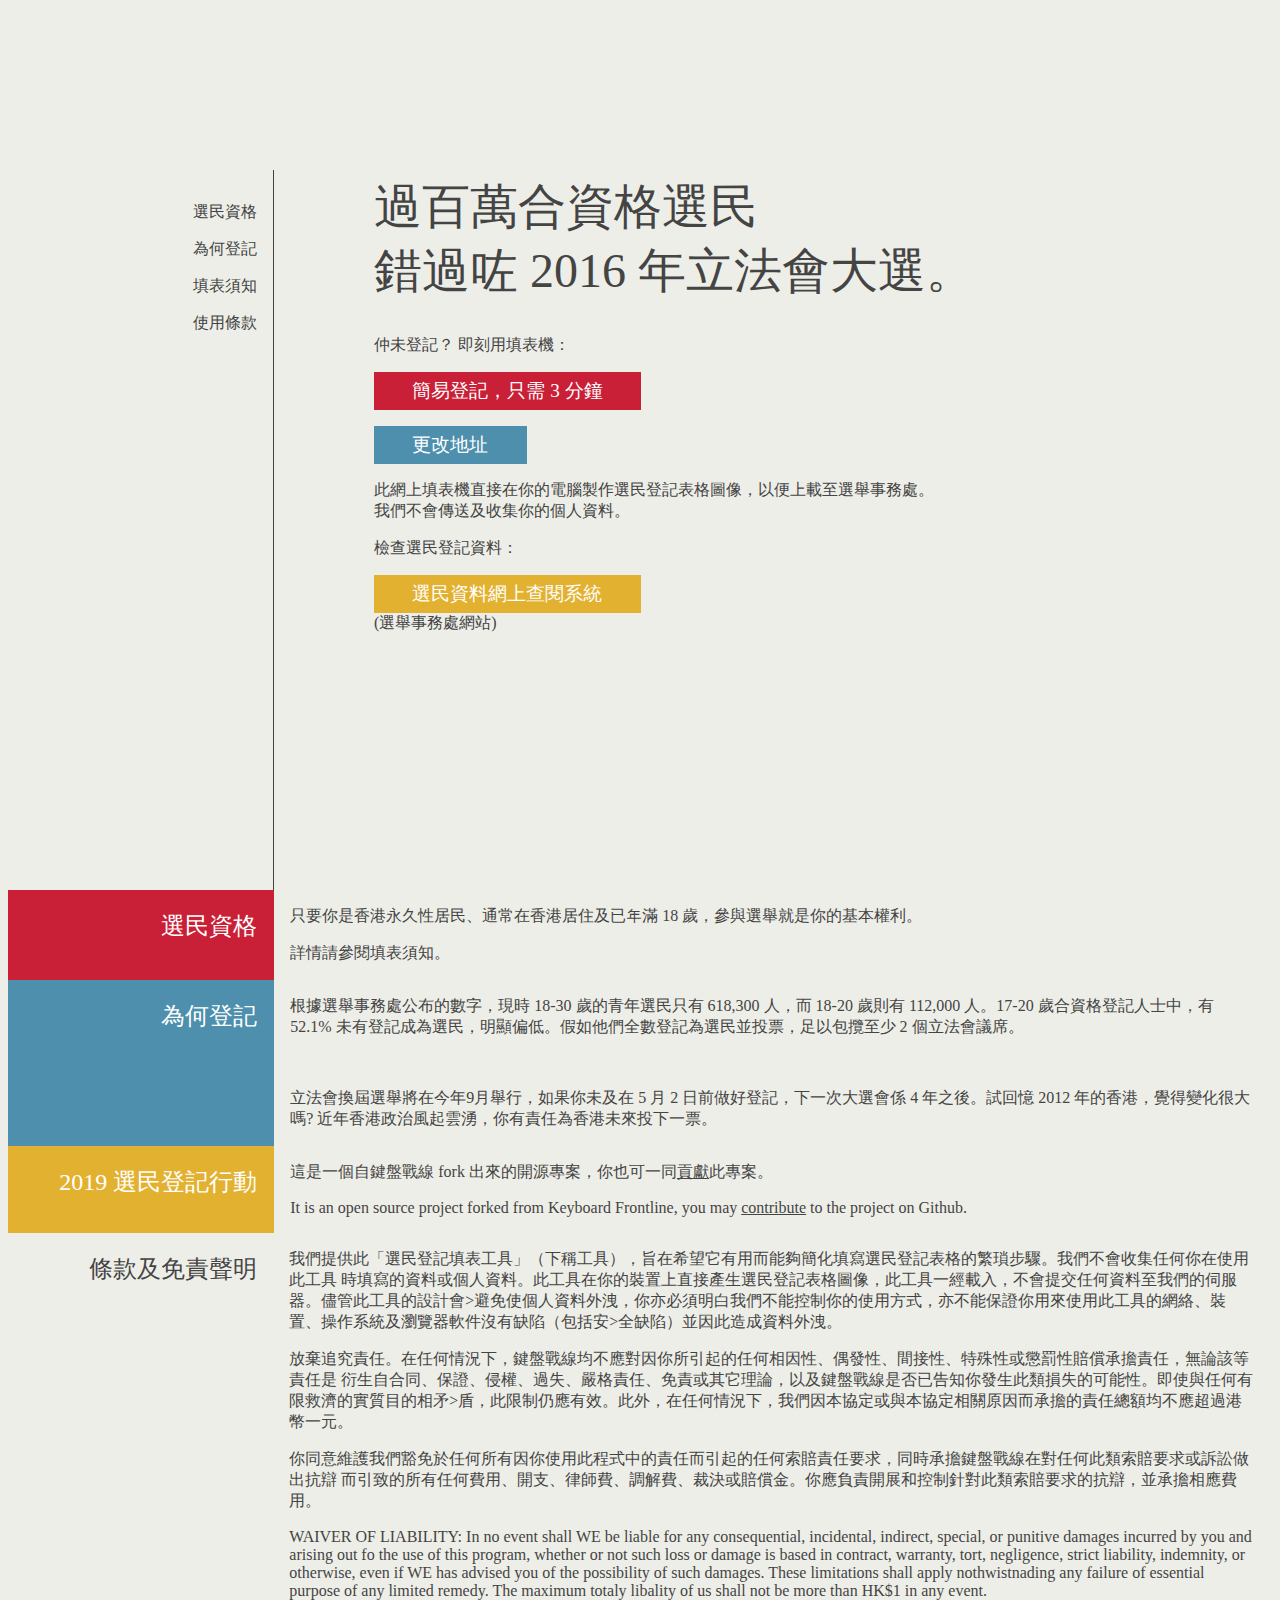
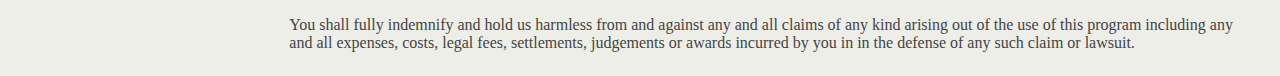
==== index.html @ eafb1d2e "Update wordings" ====
<!doctype html>
<html amp lang="en">
<head>
  <meta charset="utf-8">
  <script async custom-element="amp-analytics"
      src="https://cdn.ampproject.org/v0/amp-analytics-0.1.js"></script>
  <script async src="https://cdn.ampproject.org/v0.js"></script>
  <title>2019 選民登記行動</title>
  <meta name="viewport" content="width=device-width,minimum-scale=1,initial-scale=1">
  <meta name="description" content="2019 年香港選民登記。只要你是香港永久性居民、通常在香港居住及已年滿 18 歲，參與選舉就是你的基本權利。我是方丈選民登記行動。 Hong Kong voter registration.">
  <style amp-boilerplate>body{-webkit-animation:-amp-start 8s steps(1,end) 0s 1 normal both;-moz-animation:-amp-start 8s steps(1,end) 0s 1 normal both;-ms-animation:-amp-start 8s steps(1,end) 0s 1 normal both;animation:-amp-start 8s steps(1,end) 0s 1 normal both}@-webkit-keyframes -amp-start{from{visibility:hidden}to{visibility:visible}}@-moz-keyframes -amp-start{from{visibility:hidden}to{visibility:visible}}@-ms-keyframes -amp-start{from{visibility:hidden}to{visibility:visible}}@-o-keyframes -amp-start{from{visibility:hidden}to{visibility:visible}}@keyframes -amp-start{from{visibility:hidden}to{visibility:visible}}</style><noscript><style amp-boilerplate>body{-webkit-animation:none;-moz-animation:none;-ms-animation:none;animation:none}</style></noscript>
  <style amp-custom>
    /* general */
    @font-face {
      font-family: 'Noto Sans TC';
      font-style: normal;
      font-weight: 400;
      src: url(//fonts.gstatic.com/ea/notosanstc/v1/NotoSansTC-Regular.woff2) format('woff2'),
           url(//fonts.gstatic.com/ea/notosanstc/v1/NotoSansTC-Regular.woff) format('woff'),
           url(//fonts.gstatic.com/ea/notosanstc/v1/NotoSansTC-Regular.otf) format('opentype');
    }
    @font-face {
      font-family: 'Noto Sans TC';
      font-style: normal;
      font-weight: 200;
      src: url(//fonts.gstatic.com/ea/notosanstc/v1/NotoSansTC-Light.woff2) format('woff2'),
           url(//fonts.gstatic.com/ea/notosanstc/v1/NotoSansTC-Light.woff) format('woff'),
           url(//fonts.gstatic.com/ea/notosanstc/v1/NotoSansTC-Light.otf) format('opentype');
    }
    :root {
      --brand-red-color: #C91F37;
      --brand-yellow-color: #E3B130;
      --brand-blue-color: #4D8FAC;
      --brand-grey-color: #444;
    }
    body {
      font-family: 'Noto Sans TC';
      background-color: #eeeee8;
      color: var(--brand-grey-color);
      background-image:url(/assets/paper.png);
    }
    .sr-only {
      position: absolute;
      width: 1px;
      height: 1px;
      padding: 0;
      margin: -1px;
      overflow: hidden;
      clip: rect(0, 0, 0, 0);
      border: 0;
    }
    a {
      color: var(--brand-grey-color);
    }
    a.btn {
      display: inline-block;
      padding: 2px 1em;
      text-decoration: none;
    }
    a.btn-large {
      font-size: 1.2em;
      padding: 6px 2em;
    }
    a.btn-brand {
      background: var(--brand-red-color);
      color: white;
    }

    /* container */
    div.container, section.container, footer.container {
      display: flex;
      flex-flow: row wrap;
    }
    nav.site-nav, section.container>aside, footer.container>aside {
      flex: 1 0 12em;
    }
    header.hero, section.container>div.section-content, footer.container>div.section-content {
      flex: 11 0 12em;
    }
    @media all and (max-width: 710px) {
      div.container, section.container, footer.container, nav.site-nav {
          flex-direction: column;
      }
      nav.site-nav, section.container>aside, footer.container>aside {
        flex: 1 0 0;
        margin-top: 5em;
      }
      header.hero, section.container>div.section-content, footer.container>div.section-content {
        flex: 11 0 0;
      }
    }

    /* nav */
    nav.site-nav {
      height: 80vh;
      margin-top: 18vh;
      border-right: 1px solid var(--brand-grey-color);
      display: flex;
      justify-content: center;
    }
    nav.site-nav>ul {
      margin-right: 1em;
      padding-left: 1em;
    }
    nav.site-nav>ul, nav.site-nav>ul>li{
      list-style: none;
    }
    nav.site-nav>ul>li{
      margin-top: 1em;
    }
    nav.site-nav>ul>li>a{
      text-decoration: none;
    }
    nav.site-nav>h1 {
      flex-grow: 1;
      text-align: right;
    }
    @media all and (max-width: 710px) {
      nav.site-nav>ul {
        display: none;
      }
      nav.site-nav>h1 {
        text-align: left;
        margin-left: 10%;
      }
    }

    /* hero */
    header.hero {
      margin-top: 15vh;
    }
    @media all and (max-width: 710px) {
      header.hero {
          margin-top: 0;
      }
    }
    header.hero>h1, header.hero>a, header.hero>p{
      margin-left: 10%;
    }
    header.hero>h1{
      font-weight: 100;
      font-size: 3em;
    }
    header.hero #changeAddress {
      background-color: var(--brand-blue-color);
    }
    header.hero #externalCheck {
      background-color: var(--brand-yellow-color);
    }

    /* sections */
    section.container>aside, footer.container>aside {
      text-align: right;
    }
    section.container>aside>h2, footer.container>aside>h2 {
      margin-right: 1rem;
      font-weight: 400;
    }
    @media all and (max-width: 710px) {
      section.container>aside, footer.container>aside {
        text-align: left;
      }
      section.container>aside>h2, footer.container>aside>h2 {
        margin-left: 1rem;
      }
    }
    section.container>div.section-content>p, section.container>div.section-content>amp-img,
    footer.container>div.section-content>p, footer.container>div.section-content>amp-img {
      margin-left: 1rem;
      margin-right: 1rem;
    }

    section.container.section-eligibility>aside {
      background-color: var(--brand-red-color);
      border-right: 1px solid var(--brand-red-color);
      color: white;
    }
    section.container.section-why-register>aside {
      background-color: var(--brand-blue-color);
      border-right: 1px solid var(--brand-blue-color);
      color: white;
    }
    footer.container.section-about-voter-registration>aside {
      background-color: var(--brand-yellow-color);
      border-right: 1px solid var(--brand-yellow-color);
      color: white;
    }
  </style>
  <meta property="og:type" content="website">
  <meta property="og:title" content="2019 選民登記行動">
  <meta property="og:description" content="只要你是香港永久性居民、通常在香港居住及已年滿 18 歲，參與選舉就是你的基本權利。">
  <meta property="og:image" content="/assets/preview.png?20180329">
  <meta name="twitter:card" content="summary_large_image" />
  <meta name="twitter:title" content="2019 選民登記行動" />
  <meta name="twitter:description" content="只要你是香港永久性居民、通常在香港居住及已年滿 18 歲，參與選舉就是你的基本權利。" />
  <meta name="twitter:image" content="/assets/preview.png?20180329" />
  <link rel="shortcut icon" href="favicon.png">
  <meta name="theme-color" content="#c91f37">
</head>
<body>
<div class="container" id="container-header">
  <nav class="site-nav" id="site-nav">
    <h1>
      <amp-img
        src="assets/nav-logo-red.png"
        srcset="assets/nav-logo-red.png 64w,
               assets/nav-logo-red@2x.png 120w"
        width="64"
        height="64">
      </amp-img>
      <img class="preview sr-only" src="assets/preview.png" width="1201" height="631">
      <span class="sr-only">2019 選民登記行動</span>
    </h1>
    <ul>
      <li><a href="#eligibility">選民資格</a></li>
      <li><a href="#why-register">為何登記</a></li>
      <li><a href="note.html">填表須知</a></li>
      <li><a href="terms.html">使用條款</a></li>
    </ul>
  </nav><!-- #site-nav -->
  <header class="hero" id="hero">
    <h1>
      <strong>過百萬合資格選民</strong><br>
      錯過咗 2016 年立法會大選。
    </h1>
    <p>仲未登記？ 即刻用填表機：</p>
    <p><a class="btn btn-large btn-brand" id="register" href="app.html">簡易登記，只需 3 分鐘</a></p>
    <p><a class="btn btn-large btn-brand" id="changeAddress" href="app-address-change.html">更改地址</a></p>
    <p>此網上填表機直接在你的電腦製作選民登記表格圖像，以便上載至選舉事務處。<br>我們不會傳送及收集你的個人資料。</p>
    <p>檢查選民登記資料：</p>
    <p><a class="btn btn-large btn-brand" id="externalCheck" href="https://www1.voterinfo.gov.hk/bd_reovi/OVIES/jsp/mob/intro.jsp">選民資料網上查閱系統</a><br>(選舉事務處網站)</p>
  </header><!-- #hero -->
</div><!-- #container-header -->
<main>
  <section class="container section-eligibility" id="eligibility">
    <aside>
      <h2>選民資格</h2>
    </aside>
    <div class="section-content">
      <p>
        只要你是香港永久性居民、通常在香港居住及已年滿 18 歲，參與選舉就是你的基本權利。
      </p>
      <p>詳情請參閱填表須知。</p>
    </div>
  </section><!-- #eligibility -->
  <section class="container section-why-register" id="why-register">
    <aside>
      <h2>為何登記</h2>
    </aside>
    <div class="section-content">
      <p>根據選舉事務處公布的數字，現時 18-30 歲的青年選民只有 618,300 人，而 18-20 歲則有 112,000 人。17-20 歲合資格登記人士中，有 52.1% 未有登記成為選民，明顯偏低。假如他們全數登記為選民並投票，足以包攬至少 2 個立法會議席。</p>
      <amp-img
        src="assets/521.png"
        width="542"
        height="351">
      </amp-img>
      <p>立法會換屆選舉將在今年9月舉行，如果你未及在 5 月 2 日前做好登記，下一次大選會係 4 年之後。試回憶 2012 年的香港，覺得變化很大嗎? 近年香港政治風起雲湧，你有責任為香港未來投下一票。</p>
    </div>
  </section><!-- #register -->
  <footer class="container section-about-voter-registration" id="about-voter-registration">
    <aside>
      <h2>2019 選民登記行動</h2>
    </aside>
    <div class="section-content">
      <p>這是一個自鍵盤戰線 fork 出來的開源專案，你也可一同<a href="https://github.com/yulapshun/voter-registration">貢獻</a>此專案。</p>
      <p>It is an open source project forked from Keyboard Frontline, you may <a href="https://github.com/yulapshun/voter-registration">contribute</a> to the project on Github.</p>
    </div>
  </footer><!-- #about-voter-registration -->
  <section class="container section-waiver" id="waiver">
    <aside>
      <h2>條款及免責聲明</h2>
    </aside>
    <div class="section-content">
      <p>我們提供此「選民登記填表工具」（下稱工具），旨在希望它有用而能夠簡化填寫選民登記表格的繁瑣步驟。我們不會收集任何你在使用此工具
時填寫的資料或個人資料。此工具在你的裝置上直接產生選民登記表格圖像，此工具一經載入，不會提交任何資料至我們的伺服器。儘管此工具的設計會>避免使個人資料外洩，你亦必須明白我們不能控制你的使用方式，亦不能保證你用來使用此工具的網絡、裝置、操作系統及瀏覽器軟件沒有缺陷（包括安>全缺陷）並因此造成資料外洩。</p>
      <p>放棄追究責任。在任何情況下，鍵盤戰線均不應對因你所引起的任何相因性、偶發性、間接性、特殊性或懲罰性賠償承擔責任，無論該等責任是
衍生自合同、保證、侵權、過失、嚴格責任、免責或其它理論，以及鍵盤戰線是否已告知你發生此類損失的可能性。即使與任何有限救濟的實質目的相矛>盾，此限制仍應有效。此外，在任何情況下，我們因本協定或與本協定相關原因而承擔的責任總額均不應超過港幣一元。</p>
      <p>你同意維護我們豁免於任何所有因你使用此程式中的責任而引起的任何索賠責任要求，同時承擔鍵盤戰線在對任何此類索賠要求或訴訟做出抗辯
而引致的所有任何費用、開支、律師費、調解費、裁決或賠償金。你應負責開展和控制針對此類索賠要求的抗辯，並承擔相應費用。</p>
      <p>WAIVER OF LIABILITY: In no event shall WE be liable for any consequential, incidental, indirect, special, or punitive damages incurred by you and arising out fo the use of this program, whether or not such loss or damage is based in contract, warranty, tort, negligence, strict liability, indemnity, or otherwise, even if WE has advised you of the possibility of such damages. These limitations shall apply nothwistnading any failure of essential purpose of any limited remedy. The maximum totaly libality of us shall not be more than HK$1 in any event.</p>
      <p>You shall fully indemnify and hold us harmless from and against any and all claims of any kind arising out of the use of this program including any and all expenses, costs, legal fees, settlements, judgements or awards incurred by you in in the defense of any such claim or lawsuit.</p>
    </div>
  </section><!-- #register -->
</main>
<amp-analytics type="googleanalytics" id="analytics">
  <script type="application/json">
  {
    "vars": {
      "account": "UA-72771086-1"
    },
    "triggers": {
      "trackPageview": {
        "on": "visible",
        "request": "pageview"
      },
      "trackClickOnApplink" : {
        "on": "click",
        "selector": ".applink",
        "request": "pageview",
        "vars": {
          "documentLocation": "https://kbfl-campaign.github.io/app.html"
        }
      }
    }
  }
  </script>
</amp-analytics>
</body>
</html>
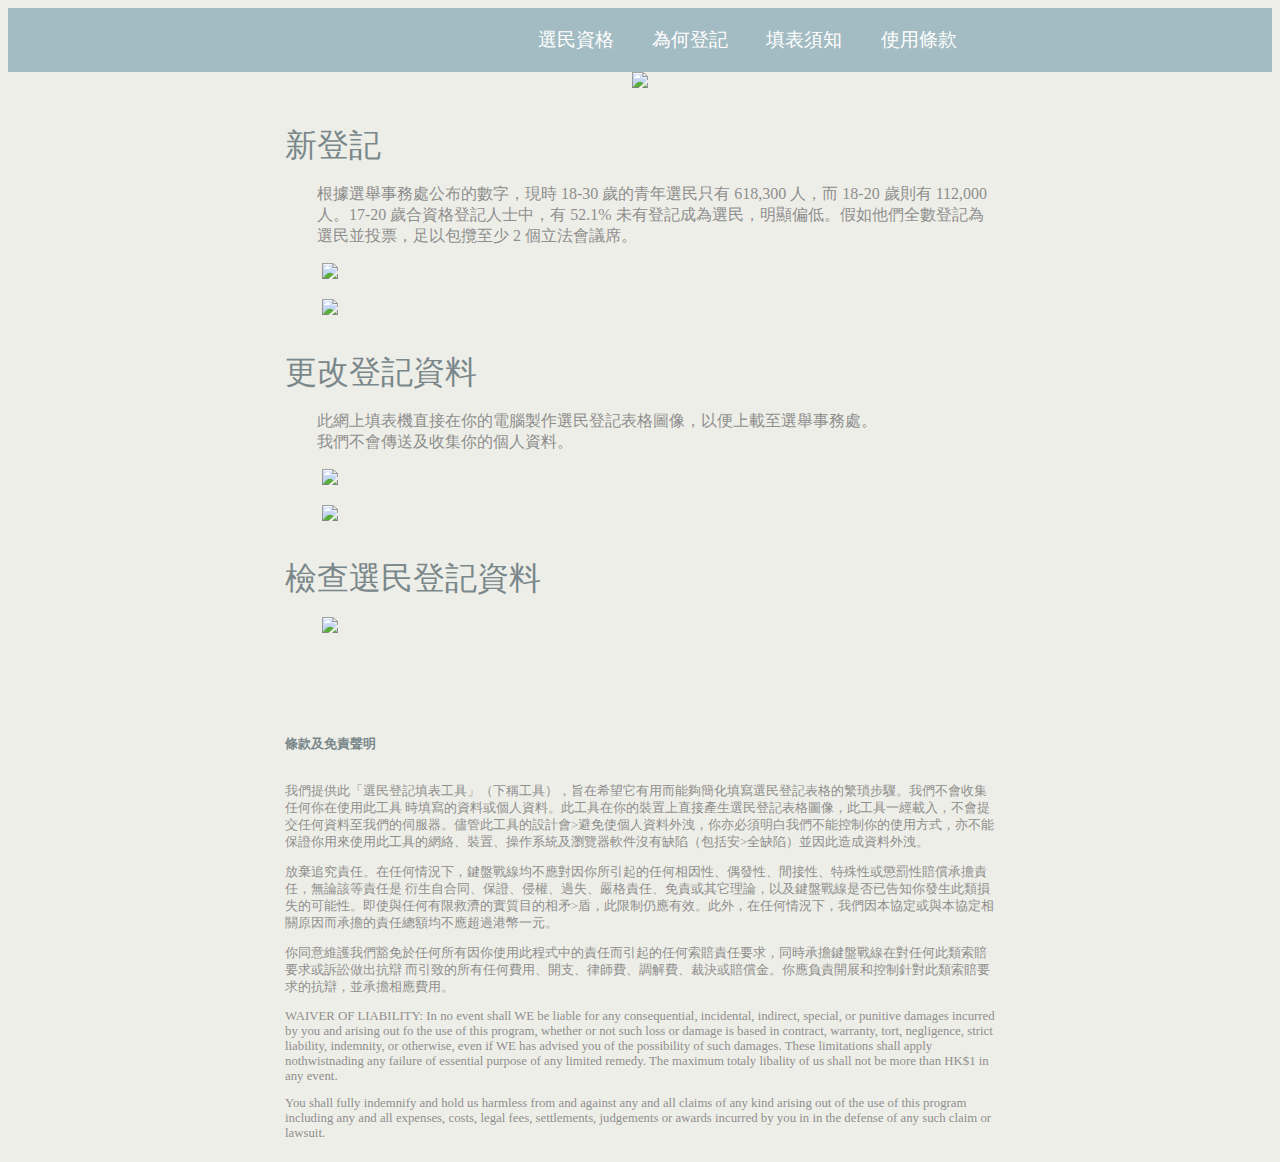
==== commit 91ed04c5: "Remove old content" ====
--- a/index.html
+++ b/index.html
@@ -71,6 +71,11 @@
       display: flex;
       flex-flow: row wrap;
     }
+
+    #container-header {
+      flex-direction: column;
+    }
+
     nav.site-nav, section.container>aside, footer.container>aside {
       flex: 1 0 12em;
     }
@@ -91,35 +96,44 @@
     }
 
     /* nav */
-    nav.site-nav {
-      height: 80vh;
-      margin-top: 18vh;
-      border-right: 1px solid var(--brand-grey-color);
+    .site-nav-container {
+      width: 100%;
+      background-color: #a3bbc2;
+    }
+    .site-nav-container>nav.site-nav {
       display: flex;
       justify-content: center;
-    }
-    nav.site-nav>ul {
+      flex: 1 0;
+      max-width: 710px;
+      margin: 0 auto;
+    }
+    .site-nav-container>nav.site-nav>ul {
+      font-size: 1.2em;
       margin-right: 1em;
-      padding-left: 1em;
-    }
-    nav.site-nav>ul, nav.site-nav>ul>li{
+      flex: 1;
+      display: flex;
+      flex-direction: row;
+      justify-content: flex-end;
+      align-items: flex-end;
+    }
+    .site-nav-container>nav.site-nav>ul, .site-nav-container>nav.site-nav>ul>li{
       list-style: none;
     }
-    nav.site-nav>ul>li{
-      margin-top: 1em;
-    }
-    nav.site-nav>ul>li>a{
+    .site-nav-container>nav.site-nav>ul>li{
+      margin: 0 1em;
+    }
+    .site-nav-container>nav.site-nav>ul>li>a{
       text-decoration: none;
-    }
-    nav.site-nav>h1 {
-      flex-grow: 1;
-      text-align: right;
+      color: #fff;
+    }
+    .site-nav-container>nav.site-nav>h1 {
+      margin-left: 1em;
     }
     @media all and (max-width: 710px) {
-      nav.site-nav>ul {
+      .site-nav-container>nav.site-nav>ul {
         display: none;
       }
-      nav.site-nav>h1 {
+      .site-nav-container>nav.site-nav>h1 {
         text-align: left;
         margin-left: 10%;
       }
@@ -127,12 +141,38 @@
 
     /* hero */
     header.hero {
-      margin-top: 15vh;
+      margin-top: 0;
+    }
+    header.hero>.banner-container {
+      text-align: center;
+    }
+    header.hero>.banner-container>.banner {
+      width: 710px;
+    }
+    header.hero>.content-container {
+      margin: 0 auto;
+      max-width: 710px;
+    }
+    header.hero>.content-container .title {
+      font-size: 2em;
+      color: #7a888b;
+      margin-bottom: 0.5em;
+      margin-left: 0;
+    }
+    header.hero>.content-container p {
+      color: #8e8e8e;
+      margin-left: 2em;
+    }
+    header.hero>.content-container p>a>img {
+      margin-left: 5px;
     }
     @media all and (max-width: 710px) {
       header.hero {
           margin-top: 0;
       }
+      header.hero>.banner-container>.banner {
+        width: 100%;
+      }
     }
     header.hero>h1, header.hero>a, header.hero>p{
       margin-left: 10%;
@@ -141,11 +181,26 @@
       font-weight: 100;
       font-size: 3em;
     }
-    header.hero #changeAddress {
-      background-color: var(--brand-blue-color);
-    }
-    header.hero #externalCheck {
-      background-color: var(--brand-yellow-color);
+
+   section.section-waiver {
+     margin-top: 70px;
+   }
+
+    section.section-waiver>.content-container {
+      margin: 0 auto;
+      max-width: 710px
+    }
+
+    section.section-waiver>.content-container>.title {
+      font-size: 0.8em;
+      font-weight: bold;
+      color: #7a888b;
+      margin-bottom: 30px;
+    }
+
+    section.section-waiver>.content-container p {
+      font-size: 0.8em;
+      color: #8e8e8e;
     }
 
     /* sections */
@@ -199,89 +254,58 @@
 </head>
 <body>
 <div class="container" id="container-header">
-  <nav class="site-nav" id="site-nav">
-    <h1>
-      <amp-img
-        src="assets/nav-logo-red.png"
-        srcset="assets/nav-logo-red.png 64w,
+  <div class="site-nav-container">
+    <nav class="site-nav" id="site-nav">
+      <h1>
+        <amp-img
+          src="assets/nav-logo-red.png"
+          srcset="assets/nav-logo-red.png 64w,
                assets/nav-logo-red@2x.png 120w"
-        width="64"
-        height="64">
-      </amp-img>
-      <img class="preview sr-only" src="assets/preview.png" width="1201" height="631">
-      <span class="sr-only">2019 選民登記行動</span>
-    </h1>
-    <ul>
-      <li><a href="#eligibility">選民資格</a></li>
-      <li><a href="#why-register">為何登記</a></li>
-      <li><a href="note.html">填表須知</a></li>
-      <li><a href="terms.html">使用條款</a></li>
-    </ul>
-  </nav><!-- #site-nav -->
+          width="64"
+          height="64">
+        </amp-img>
+        <img class="preview sr-only" src="assets/preview.png" width="1201" height="631">
+        <span class="sr-only">2019 選民登記行動</span>
+      </h1>
+      <ul>
+        <li><a href="#eligibility">選民資格</a></li>
+        <li><a href="#why-register">為何登記</a></li>
+        <li><a href="note.html">填表須知</a></li>
+        <li><a href="terms.html">使用條款</a></li>
+      </ul>
+    </nav><!-- #site-nav -->
+  </div>
   <header class="hero" id="hero">
-    <h1>
-      <strong>過百萬合資格選民</strong><br>
-      錯過咗 2016 年立法會大選。
-    </h1>
-    <p>仲未登記？ 即刻用填表機：</p>
-    <p><a class="btn btn-large btn-brand" id="register" href="app.html">簡易登記，只需 3 分鐘</a></p>
-    <p><a class="btn btn-large btn-brand" id="changeAddress" href="app-address-change.html">更改地址</a></p>
-    <p>此網上填表機直接在你的電腦製作選民登記表格圖像，以便上載至選舉事務處。<br>我們不會傳送及收集你的個人資料。</p>
-    <p>檢查選民登記資料：</p>
-    <p><a class="btn btn-large btn-brand" id="externalCheck" href="https://www1.voterinfo.gov.hk/bd_reovi/OVIES/jsp/mob/intro.jsp">選民資料網上查閱系統</a><br>(選舉事務處網站)</p>
+    <div class="banner-container">
+      <img class="banner" src="assets/banner.png" />
+    </div>
+    <div class="content-container">
+      <p class="title">新登記</p>
+      <p>根據選舉事務處公布的數字，現時 18-30 歲的青年選民只有 618,300 人，而 18-20 歲則有 112,000 人。17-20 歲合資格登記人士中，有 52.1% 未有登記成為選民，明顯偏低。假如他們全數登記為選民並投票，足以包攬至少 2 個立法會議席。</p>
+      <p><a id="register" href="app.html?type=new-district"><img src="assets/btn-register-1.png" /></a></p>
+      <p><a id="register" href="app.html?type=new-functional"><img src="assets/btn-register-2.png" /></a></p>
+      <p class="title">更改登記資料</p>
+      <p>此網上填表機直接在你的電腦製作選民登記表格圖像，以便上載至選舉事務處。<br>我們不會傳送及收集你的個人資料。</p>
+      <p><a id="changeAddress" href="app.html?type=change-address"><img src="assets/btn-change-info-1.png" /></a></p>
+      <p><a id="changeAddress" href="app.html?type=change-functional"><img src="assets/btn-change-info-2.png" /></a></p>
+      <p class="title">檢查選民登記資料</p>
+      <p><a id="externalCheck" href="https://www1.voterinfo.gov.hk/bd_reovi/OVIES/jsp/mob/intro.jsp"><img src="assets/btn-check-info.png" /></a></p>
+    </div>
   </header><!-- #hero -->
 </div><!-- #container-header -->
-<main>
-  <section class="container section-eligibility" id="eligibility">
-    <aside>
-      <h2>選民資格</h2>
-    </aside>
-    <div class="section-content">
-      <p>
-        只要你是香港永久性居民、通常在香港居住及已年滿 18 歲，參與選舉就是你的基本權利。
-      </p>
-      <p>詳情請參閱填表須知。</p>
-    </div>
-  </section><!-- #eligibility -->
-  <section class="container section-why-register" id="why-register">
-    <aside>
-      <h2>為何登記</h2>
-    </aside>
-    <div class="section-content">
-      <p>根據選舉事務處公布的數字，現時 18-30 歲的青年選民只有 618,300 人，而 18-20 歲則有 112,000 人。17-20 歲合資格登記人士中，有 52.1% 未有登記成為選民，明顯偏低。假如他們全數登記為選民並投票，足以包攬至少 2 個立法會議席。</p>
-      <amp-img
-        src="assets/521.png"
-        width="542"
-        height="351">
-      </amp-img>
-      <p>立法會換屆選舉將在今年9月舉行，如果你未及在 5 月 2 日前做好登記，下一次大選會係 4 年之後。試回憶 2012 年的香港，覺得變化很大嗎? 近年香港政治風起雲湧，你有責任為香港未來投下一票。</p>
-    </div>
-  </section><!-- #register -->
-  <footer class="container section-about-voter-registration" id="about-voter-registration">
-    <aside>
-      <h2>2019 選民登記行動</h2>
-    </aside>
-    <div class="section-content">
-      <p>這是一個自鍵盤戰線 fork 出來的開源專案，你也可一同<a href="https://github.com/yulapshun/voter-registration">貢獻</a>此專案。</p>
-      <p>It is an open source project forked from Keyboard Frontline, you may <a href="https://github.com/yulapshun/voter-registration">contribute</a> to the project on Github.</p>
-    </div>
-  </footer><!-- #about-voter-registration -->
-  <section class="container section-waiver" id="waiver">
-    <aside>
-      <h2>條款及免責聲明</h2>
-    </aside>
-    <div class="section-content">
-      <p>我們提供此「選民登記填表工具」（下稱工具），旨在希望它有用而能夠簡化填寫選民登記表格的繁瑣步驟。我們不會收集任何你在使用此工具
-時填寫的資料或個人資料。此工具在你的裝置上直接產生選民登記表格圖像，此工具一經載入，不會提交任何資料至我們的伺服器。儘管此工具的設計會>避免使個人資料外洩，你亦必須明白我們不能控制你的使用方式，亦不能保證你用來使用此工具的網絡、裝置、操作系統及瀏覽器軟件沒有缺陷（包括安>全缺陷）並因此造成資料外洩。</p>
-      <p>放棄追究責任。在任何情況下，鍵盤戰線均不應對因你所引起的任何相因性、偶發性、間接性、特殊性或懲罰性賠償承擔責任，無論該等責任是
-衍生自合同、保證、侵權、過失、嚴格責任、免責或其它理論，以及鍵盤戰線是否已告知你發生此類損失的可能性。即使與任何有限救濟的實質目的相矛>盾，此限制仍應有效。此外，在任何情況下，我們因本協定或與本協定相關原因而承擔的責任總額均不應超過港幣一元。</p>
-      <p>你同意維護我們豁免於任何所有因你使用此程式中的責任而引起的任何索賠責任要求，同時承擔鍵盤戰線在對任何此類索賠要求或訴訟做出抗辯
-而引致的所有任何費用、開支、律師費、調解費、裁決或賠償金。你應負責開展和控制針對此類索賠要求的抗辯，並承擔相應費用。</p>
-      <p>WAIVER OF LIABILITY: In no event shall WE be liable for any consequential, incidental, indirect, special, or punitive damages incurred by you and arising out fo the use of this program, whether or not such loss or damage is based in contract, warranty, tort, negligence, strict liability, indemnity, or otherwise, even if WE has advised you of the possibility of such damages. These limitations shall apply nothwistnading any failure of essential purpose of any limited remedy. The maximum totaly libality of us shall not be more than HK$1 in any event.</p>
-      <p>You shall fully indemnify and hold us harmless from and against any and all claims of any kind arising out of the use of this program including any and all expenses, costs, legal fees, settlements, judgements or awards incurred by you in in the defense of any such claim or lawsuit.</p>
-    </div>
-  </section><!-- #register -->
-</main>
+<section class="container section-waiver" id="waiver">
+  <div class="content-container">
+    <p class="title">條款及免責聲明</p>
+    <p>我們提供此「選民登記填表工具」（下稱工具），旨在希望它有用而能夠簡化填寫選民登記表格的繁瑣步驟。我們不會收集任何你在使用此工具
+      時填寫的資料或個人資料。此工具在你的裝置上直接產生選民登記表格圖像，此工具一經載入，不會提交任何資料至我們的伺服器。儘管此工具的設計會>避免使個人資料外洩，你亦必須明白我們不能控制你的使用方式，亦不能保證你用來使用此工具的網絡、裝置、操作系統及瀏覽器軟件沒有缺陷（包括安>全缺陷）並因此造成資料外洩。</p>
+    <p>放棄追究責任。在任何情況下，鍵盤戰線均不應對因你所引起的任何相因性、偶發性、間接性、特殊性或懲罰性賠償承擔責任，無論該等責任是
+      衍生自合同、保證、侵權、過失、嚴格責任、免責或其它理論，以及鍵盤戰線是否已告知你發生此類損失的可能性。即使與任何有限救濟的實質目的相矛>盾，此限制仍應有效。此外，在任何情況下，我們因本協定或與本協定相關原因而承擔的責任總額均不應超過港幣一元。</p>
+    <p>你同意維護我們豁免於任何所有因你使用此程式中的責任而引起的任何索賠責任要求，同時承擔鍵盤戰線在對任何此類索賠要求或訴訟做出抗辯
+      而引致的所有任何費用、開支、律師費、調解費、裁決或賠償金。你應負責開展和控制針對此類索賠要求的抗辯，並承擔相應費用。</p>
+    <p>WAIVER OF LIABILITY: In no event shall WE be liable for any consequential, incidental, indirect, special, or punitive damages incurred by you and arising out fo the use of this program, whether or not such loss or damage is based in contract, warranty, tort, negligence, strict liability, indemnity, or otherwise, even if WE has advised you of the possibility of such damages. These limitations shall apply nothwistnading any failure of essential purpose of any limited remedy. The maximum totaly libality of us shall not be more than HK$1 in any event.</p>
+    <p>You shall fully indemnify and hold us harmless from and against any and all claims of any kind arising out of the use of this program including any and all expenses, costs, legal fees, settlements, judgements or awards incurred by you in in the defense of any such claim or lawsuit.</p>
+  </div>
+</section><!-- #register -->
 <amp-analytics type="googleanalytics" id="analytics">
   <script type="application/json">
   {
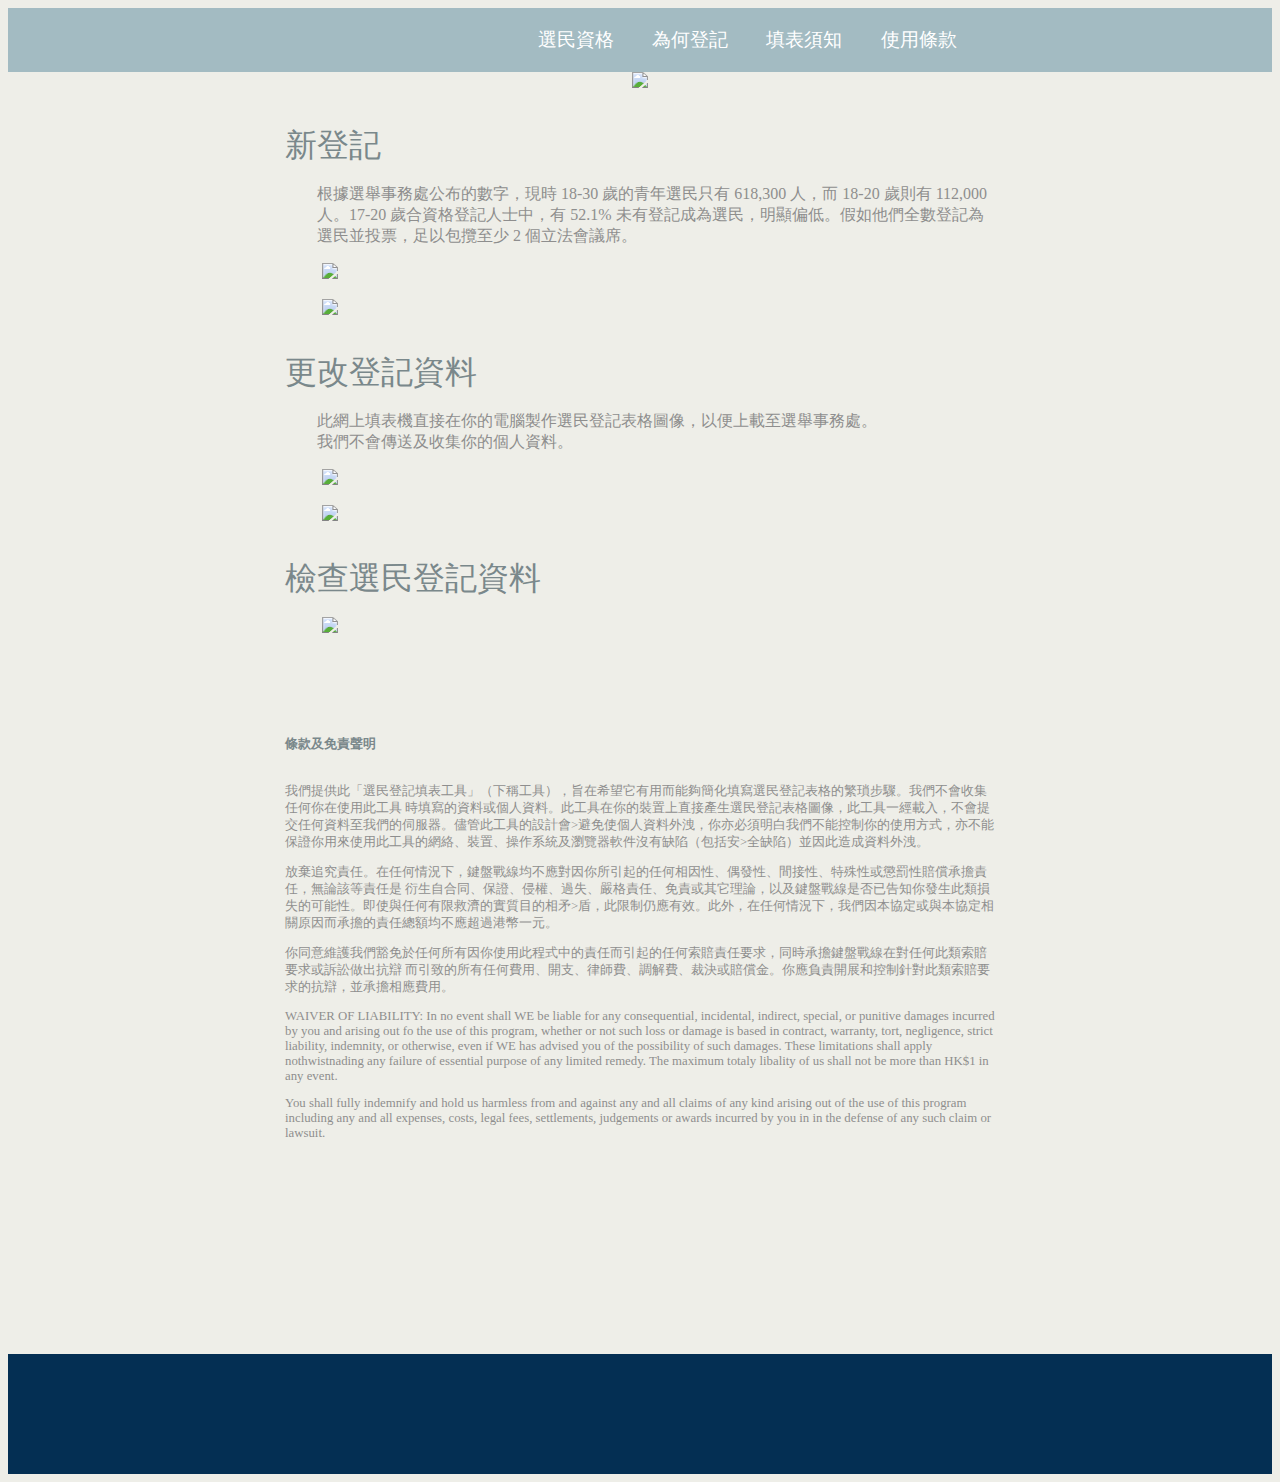
==== commit 8e9206d4: "Add footer" ====
--- a/index.html
+++ b/index.html
@@ -239,6 +239,13 @@
       background-color: var(--brand-yellow-color);
       border-right: 1px solid var(--brand-yellow-color);
       color: white;
+    }
+
+    footer {
+      margin-top: 200px;
+      width: 100%;
+      height: 120px;
+      background-color: #042f53;
     }
   </style>
   <meta property="og:type" content="website">
@@ -306,6 +313,8 @@
     <p>You shall fully indemnify and hold us harmless from and against any and all claims of any kind arising out of the use of this program including any and all expenses, costs, legal fees, settlements, judgements or awards incurred by you in in the defense of any such claim or lawsuit.</p>
   </div>
 </section><!-- #register -->
+<footer>
+</footer>
 <amp-analytics type="googleanalytics" id="analytics">
   <script type="application/json">
   {
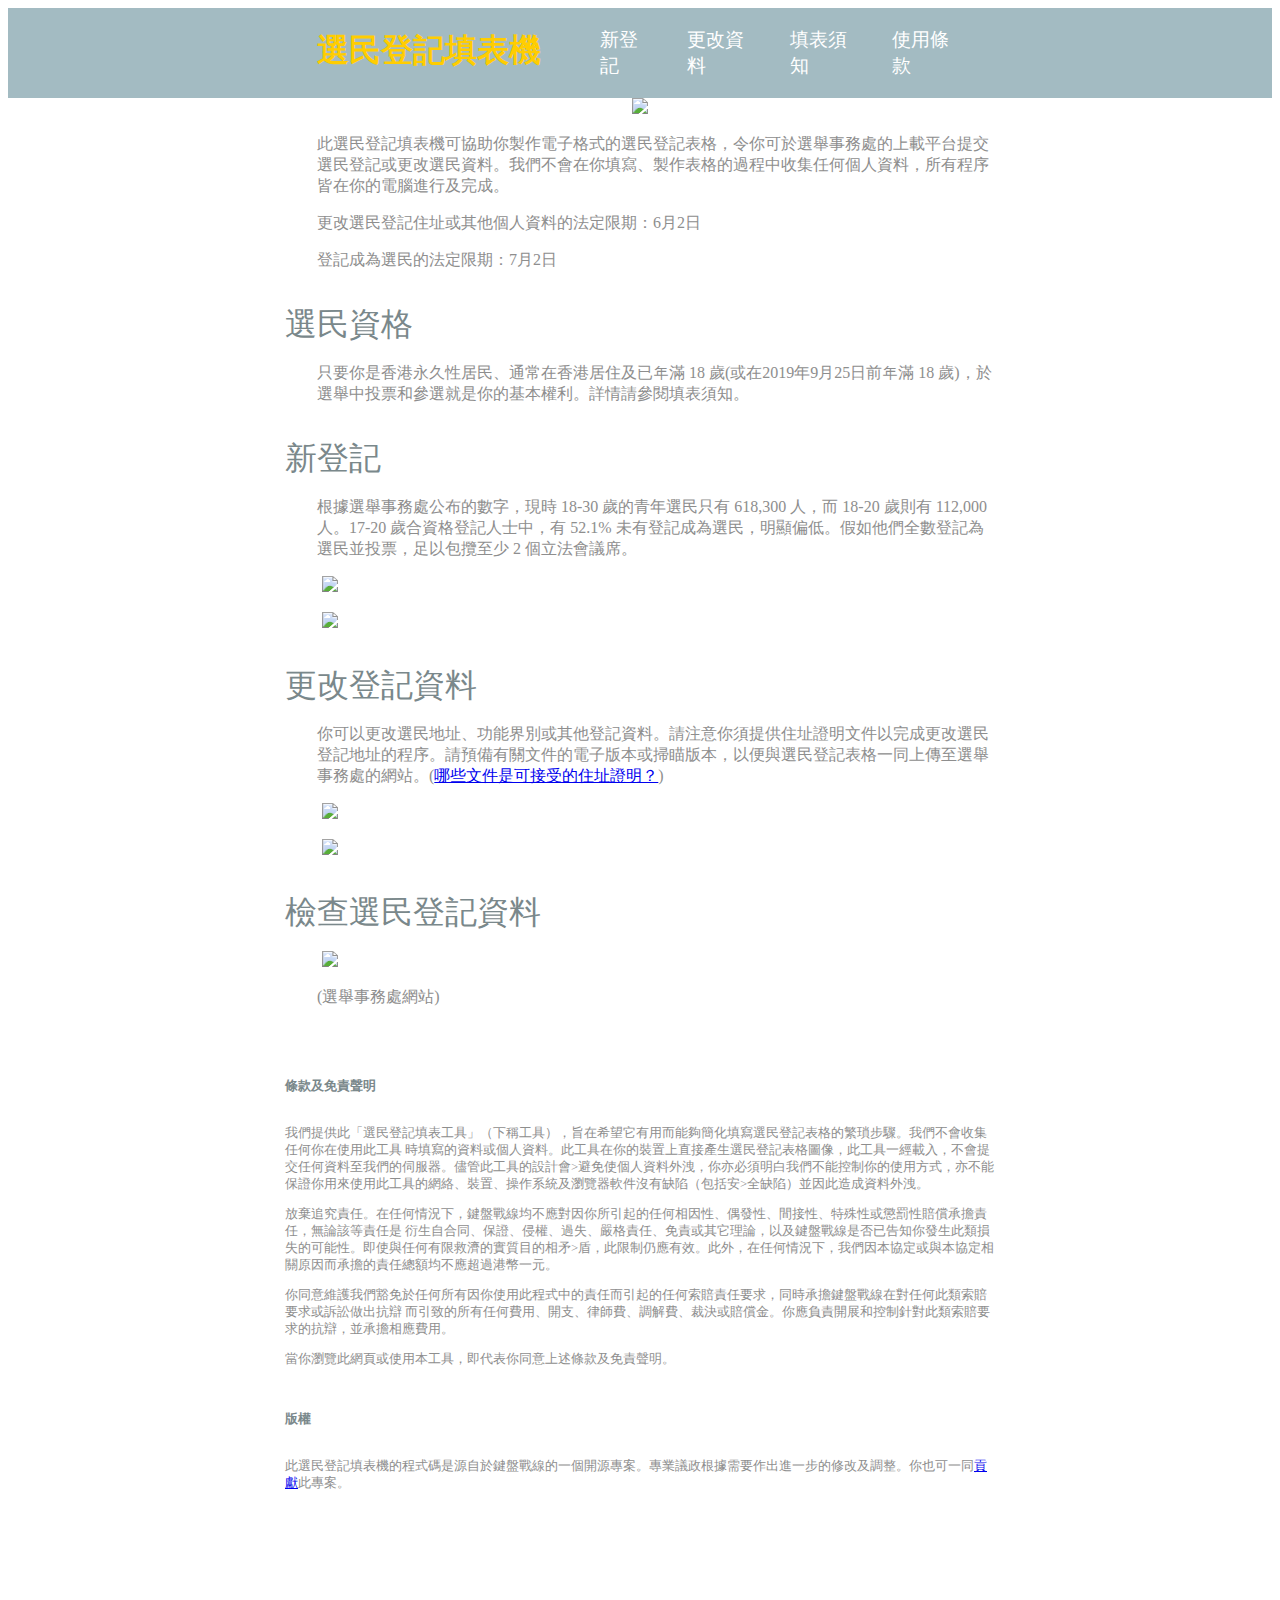
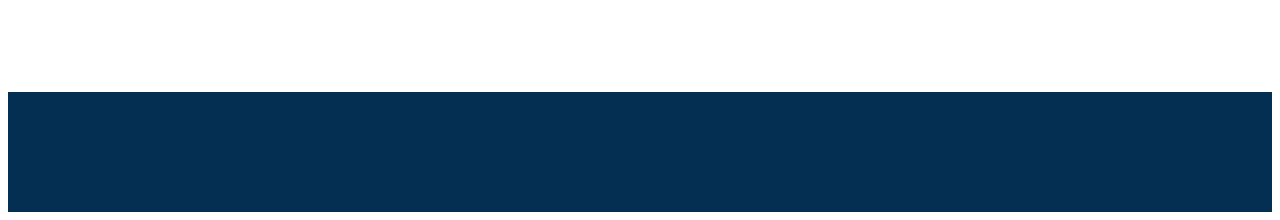
==== commit efdc521c: "Update home page logo" ====
--- a/index.html
+++ b/index.html
@@ -27,17 +27,9 @@
            url(//fonts.gstatic.com/ea/notosanstc/v1/NotoSansTC-Light.woff) format('woff'),
            url(//fonts.gstatic.com/ea/notosanstc/v1/NotoSansTC-Light.otf) format('opentype');
     }
-    :root {
-      --brand-red-color: #C91F37;
-      --brand-yellow-color: #E3B130;
-      --brand-blue-color: #4D8FAC;
-      --brand-grey-color: #444;
-    }
     body {
       font-family: 'Noto Sans TC';
-      background-color: #eeeee8;
-      color: var(--brand-grey-color);
-      background-image:url(/assets/paper.png);
+      background-color: #fff;
     }
     .sr-only {
       position: absolute;
@@ -49,65 +41,23 @@
       clip: rect(0, 0, 0, 0);
       border: 0;
     }
-    a {
-      color: var(--brand-grey-color);
-    }
-    a.btn {
-      display: inline-block;
-      padding: 2px 1em;
-      text-decoration: none;
-    }
-    a.btn-large {
-      font-size: 1.2em;
-      padding: 6px 2em;
-    }
-    a.btn-brand {
-      background: var(--brand-red-color);
-      color: white;
-    }
-
-    /* container */
-    div.container, section.container, footer.container {
-      display: flex;
-      flex-flow: row wrap;
-    }
-
-    #container-header {
-      flex-direction: column;
-    }
-
-    nav.site-nav, section.container>aside, footer.container>aside {
-      flex: 1 0 12em;
-    }
-    header.hero, section.container>div.section-content, footer.container>div.section-content {
-      flex: 11 0 12em;
-    }
-    @media all and (max-width: 710px) {
-      div.container, section.container, footer.container, nav.site-nav {
-          flex-direction: column;
-      }
-      nav.site-nav, section.container>aside, footer.container>aside {
-        flex: 1 0 0;
-        margin-top: 5em;
-      }
-      header.hero, section.container>div.section-content, footer.container>div.section-content {
-        flex: 11 0 0;
-      }
-    }
 
     /* nav */
-    .site-nav-container {
+    header {
       width: 100%;
       background-color: #a3bbc2;
     }
-    .site-nav-container>nav.site-nav {
+    header>nav.site-nav {
       display: flex;
       justify-content: center;
       flex: 1 0;
       max-width: 710px;
       margin: 0 auto;
     }
-    .site-nav-container>nav.site-nav>ul {
+    header>nav.site-nav>h1 {
+      color: #ffcd00;
+    }
+    header>nav.site-nav>ul {
       font-size: 1.2em;
       margin-right: 1em;
       flex: 1;
@@ -116,75 +66,89 @@
       justify-content: flex-end;
       align-items: flex-end;
     }
-    .site-nav-container>nav.site-nav>ul, .site-nav-container>nav.site-nav>ul>li{
+    header>nav.site-nav>ul, .site-nav-container>nav.site-nav>ul>li{
       list-style: none;
     }
-    .site-nav-container>nav.site-nav>ul>li{
+    header>nav.site-nav>ul>li{
       margin: 0 1em;
     }
-    .site-nav-container>nav.site-nav>ul>li>a{
+    header>nav.site-nav>ul>li>a{
       text-decoration: none;
       color: #fff;
     }
-    .site-nav-container>nav.site-nav>h1 {
+    header>nav.site-nav>h1 {
       margin-left: 1em;
     }
+    header>.banner-container {
+      text-align: center;
+      background-color: #fff;
+    }
+    header>.banner-container>.banner {
+      width: 710px;
+    }
+    .img-btn {
+      height: 45px;
+    }
     @media all and (max-width: 710px) {
-      .site-nav-container>nav.site-nav>ul {
-        display: none;
-      }
-      .site-nav-container>nav.site-nav>h1 {
+      header>nav.site-nav>ul {
+        flex-direction: column;
+      }
+      header>nav.site-nav>h1 {
         text-align: left;
         margin-left: 10%;
       }
+      header>.banner-container>.banner {
+        width: 100%;
+      }
+      .img-btn {
+        height: 30px;
+      }
+    }
+    @media all and (max-width: 450px) {
+      .img-btn {
+        width: auto;
+        height: auto;
+        max-width: 100%;
+        max-height: 30px;
+      }
     }
 
     /* hero */
-    header.hero {
+    main {
       margin-top: 0;
-    }
-    header.hero>.banner-container {
-      text-align: center;
-    }
-    header.hero>.banner-container>.banner {
-      width: 710px;
-    }
-    header.hero>.content-container {
+      margin-right: 10px;
+      margin-left: 10px;
+    }
+    main>.content-container {
       margin: 0 auto;
       max-width: 710px;
     }
-    header.hero>.content-container .title {
+    main>.content-container .title {
       font-size: 2em;
       color: #7a888b;
       margin-bottom: 0.5em;
       margin-left: 0;
     }
-    header.hero>.content-container p {
+    main>.content-container p {
       color: #8e8e8e;
       margin-left: 2em;
     }
-    header.hero>.content-container p>a>img {
+    main>.content-container p>a>img {
       margin-left: 5px;
     }
+
     @media all and (max-width: 710px) {
-      header.hero {
-          margin-top: 0;
-      }
-      header.hero>.banner-container>.banner {
-        width: 100%;
-      }
-    }
-    header.hero>h1, header.hero>a, header.hero>p{
-      margin-left: 10%;
-    }
-    header.hero>h1{
-      font-weight: 100;
-      font-size: 3em;
-    }
-
-   section.section-waiver {
-     margin-top: 70px;
-   }
+      main {
+        margin-left: 10px;
+        margin-right: 10px;
+      }
+    }
+
+    section.section-waiver {
+      margin-top: 70px;
+      margin-right: 10px;
+      margin-left: 10px;
+    }
 
     section.section-waiver>.content-container {
       margin: 0 auto;
@@ -203,42 +167,10 @@
       color: #8e8e8e;
     }
 
-    /* sections */
-    section.container>aside, footer.container>aside {
-      text-align: right;
-    }
-    section.container>aside>h2, footer.container>aside>h2 {
-      margin-right: 1rem;
-      font-weight: 400;
-    }
-    @media all and (max-width: 710px) {
-      section.container>aside, footer.container>aside {
-        text-align: left;
-      }
-      section.container>aside>h2, footer.container>aside>h2 {
-        margin-left: 1rem;
-      }
-    }
     section.container>div.section-content>p, section.container>div.section-content>amp-img,
     footer.container>div.section-content>p, footer.container>div.section-content>amp-img {
       margin-left: 1rem;
       margin-right: 1rem;
-    }
-
-    section.container.section-eligibility>aside {
-      background-color: var(--brand-red-color);
-      border-right: 1px solid var(--brand-red-color);
-      color: white;
-    }
-    section.container.section-why-register>aside {
-      background-color: var(--brand-blue-color);
-      border-right: 1px solid var(--brand-blue-color);
-      color: white;
-    }
-    footer.container.section-about-voter-registration>aside {
-      background-color: var(--brand-yellow-color);
-      border-right: 1px solid var(--brand-yellow-color);
-      color: white;
     }
 
     footer {
@@ -260,46 +192,46 @@
   <meta name="theme-color" content="#c91f37">
 </head>
 <body>
-<div class="container" id="container-header">
-  <div class="site-nav-container">
+  <header>
     <nav class="site-nav" id="site-nav">
       <h1>
-        <amp-img
-          src="assets/nav-logo-red.png"
-          srcset="assets/nav-logo-red.png 64w,
-               assets/nav-logo-red@2x.png 120w"
-          width="64"
-          height="64">
-        </amp-img>
-        <img class="preview sr-only" src="assets/preview.png" width="1201" height="631">
-        <span class="sr-only">2019 選民登記行動</span>
+        選民登記填表機
       </h1>
       <ul>
-        <li><a href="#eligibility">選民資格</a></li>
-        <li><a href="#why-register">為何登記</a></li>
+        <li><a href="#register">新登記</a></li>
+        <li><a href="#change_info">更改資料</a></li>
         <li><a href="note.html">填表須知</a></li>
         <li><a href="terms.html">使用條款</a></li>
       </ul>
     </nav><!-- #site-nav -->
-  </div>
-  <header class="hero" id="hero">
     <div class="banner-container">
       <img class="banner" src="assets/banner.png" />
     </div>
+  </header>
+  <main class="container" id="container-header">
     <div class="content-container">
-      <p class="title">新登記</p>
+      <p>
+        此選民登記填表機可協助你製作電子格式的選民登記表格，令你可於選舉事務處的上載平台提交選民登記或更改選民資料。我們不會在你填寫、製作表格的過程中收集任何個人資料，所有程序皆在你的電腦進行及完成。
+        <p>更改選民登記住址或其他個人資料的法定限期：6月2日</p>
+        <p>登記成為選民的法定限期：7月2日</p>
+      </p>
+      <p class="title" id="register">選民資格</p>
+      <p>
+        只要你是香港永久性居民、通常在香港居住及已年滿 18 歲(或在2019年9月25日前年滿 18 歲)，於選舉中投票和參選就是你的基本權利。詳情請參閱填表須知。
+      </p>
+      <p class="title" id="register">新登記</p>
       <p>根據選舉事務處公布的數字，現時 18-30 歲的青年選民只有 618,300 人，而 18-20 歲則有 112,000 人。17-20 歲合資格登記人士中，有 52.1% 未有登記成為選民，明顯偏低。假如他們全數登記為選民並投票，足以包攬至少 2 個立法會議席。</p>
-      <p><a id="register" href="app.html?type=new-district"><img src="assets/btn-register-1.png" /></a></p>
-      <p><a id="register" href="app.html?type=new-functional"><img src="assets/btn-register-2.png" /></a></p>
-      <p class="title">更改登記資料</p>
-      <p>此網上填表機直接在你的電腦製作選民登記表格圖像，以便上載至選舉事務處。<br>我們不會傳送及收集你的個人資料。</p>
-      <p><a id="changeAddress" href="app.html?type=change-address"><img src="assets/btn-change-info-1.png" /></a></p>
-      <p><a id="changeAddress" href="app.html?type=change-functional"><img src="assets/btn-change-info-2.png" /></a></p>
+      <p><a id="register" href="app.html?type=new-district"><img class="img-btn" src="assets/btn-register-1.png" /></a></p>
+      <p><a id="register" href="app.html?type=new-functional"><img class="img-btn" src="assets/btn-register-2.png" /></a></p>
+      <p class="title" id="change_info">更改登記資料</p>
+      <p>你可以更改選民地址、功能界別或其他登記資料。請注意你須提供住址證明文件以完成更改選民登記地址的程序。請預備有關文件的電子版本或掃瞄版本，以便與選民登記表格一同上傳至選舉事務處的網站。(<a href="https://www.reo.gov.hk/ch/voter/aptypes.htm">哪些文件是可接受的住址證明？</a>)</p>
+      <p><a id="changeAddress" href="app.html?type=change-address"><img class="img-btn" src="assets/btn-change-info-1.png" /></a></p>
+      <p><a id="changeAddress" href="app.html?type=change-functional"><img class="img-btn" src="assets/btn-change-info-2.png" /></a></p>
       <p class="title">檢查選民登記資料</p>
-      <p><a id="externalCheck" href="https://www1.voterinfo.gov.hk/bd_reovi/OVIES/jsp/mob/intro.jsp"><img src="assets/btn-check-info.png" /></a></p>
+      <p><a id="externalCheck" href="https://www1.voterinfo.gov.hk/bd_reovi/OVIES/jsp/mob/intro.jsp"><img class="img-btn" src="assets/btn-check-info.png" /></a></p>
+      <p>(選舉事務處網站)</p>
     </div>
-  </header><!-- #hero -->
-</div><!-- #container-header -->
+  </main><!-- #container-header -->
 <section class="container section-waiver" id="waiver">
   <div class="content-container">
     <p class="title">條款及免責聲明</p>
@@ -309,8 +241,12 @@
       衍生自合同、保證、侵權、過失、嚴格責任、免責或其它理論，以及鍵盤戰線是否已告知你發生此類損失的可能性。即使與任何有限救濟的實質目的相矛>盾，此限制仍應有效。此外，在任何情況下，我們因本協定或與本協定相關原因而承擔的責任總額均不應超過港幣一元。</p>
     <p>你同意維護我們豁免於任何所有因你使用此程式中的責任而引起的任何索賠責任要求，同時承擔鍵盤戰線在對任何此類索賠要求或訴訟做出抗辯
       而引致的所有任何費用、開支、律師費、調解費、裁決或賠償金。你應負責開展和控制針對此類索賠要求的抗辯，並承擔相應費用。</p>
-    <p>WAIVER OF LIABILITY: In no event shall WE be liable for any consequential, incidental, indirect, special, or punitive damages incurred by you and arising out fo the use of this program, whether or not such loss or damage is based in contract, warranty, tort, negligence, strict liability, indemnity, or otherwise, even if WE has advised you of the possibility of such damages. These limitations shall apply nothwistnading any failure of essential purpose of any limited remedy. The maximum totaly libality of us shall not be more than HK$1 in any event.</p>
-    <p>You shall fully indemnify and hold us harmless from and against any and all claims of any kind arising out of the use of this program including any and all expenses, costs, legal fees, settlements, judgements or awards incurred by you in in the defense of any such claim or lawsuit.</p>
+    <p>當你瀏覽此網頁或使用本工具，即代表你同意上述條款及免責聲明。</p>
+  </div>
+  <br />
+  <div class="content-container">
+    <p class="title">版權</p>
+    <p>此選民登記填表機的程式碼是源自於鍵盤戰線的一個開源專案。專業議政根據需要作出進一步的修改及調整。你也可一同<a href="https://github.com/yulapshun/voter-registration">貢獻</a>此專案。</p>
   </div>
 </section><!-- #register -->
 <footer>
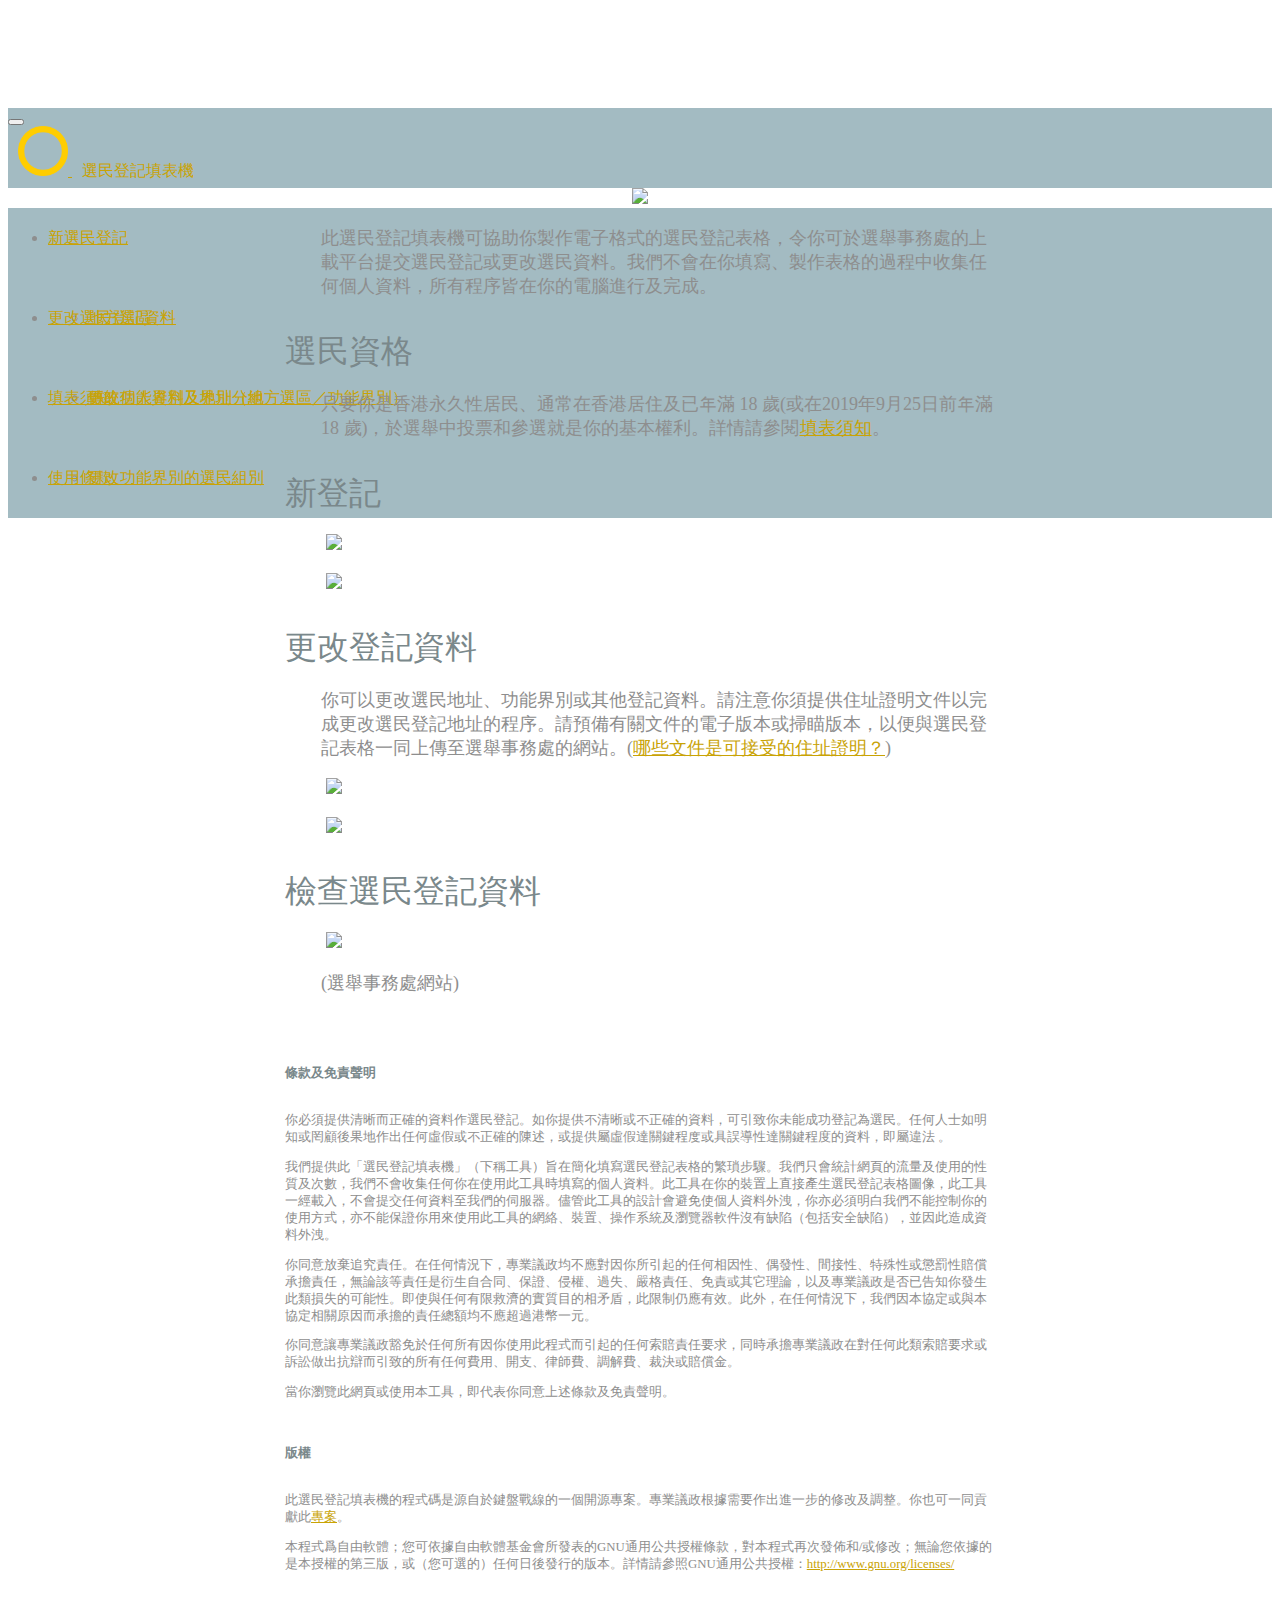
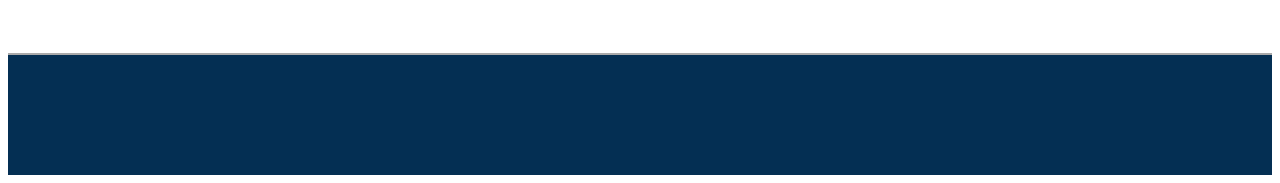
==== commit 8bb98ebe: "Text update" ====
--- a/index.html
+++ b/index.html
@@ -5,9 +5,9 @@
   <script async custom-element="amp-analytics"
       src="https://cdn.ampproject.org/v0/amp-analytics-0.1.js"></script>
   <script async src="https://cdn.ampproject.org/v0.js"></script>
-  <title>2019 選民登記行動</title>
+  <title>選民登記填表機</title>
   <meta name="viewport" content="width=device-width,minimum-scale=1,initial-scale=1">
-  <meta name="description" content="2019 年香港選民登記。只要你是香港永久性居民、通常在香港居住及已年滿 18 歲，參與選舉就是你的基本權利。我是方丈選民登記行動。 Hong Kong voter registration.">
+  <meta name="description" content="香港選民登記填表機。只要你是香港永久性居民、通常在香港居住及已年滿 18 歲，參與選舉就是你的基本權利。 Hong Kong voter registration.">
   <style amp-boilerplate>body{-webkit-animation:-amp-start 8s steps(1,end) 0s 1 normal both;-moz-animation:-amp-start 8s steps(1,end) 0s 1 normal both;-ms-animation:-amp-start 8s steps(1,end) 0s 1 normal both;animation:-amp-start 8s steps(1,end) 0s 1 normal both}@-webkit-keyframes -amp-start{from{visibility:hidden}to{visibility:visible}}@-moz-keyframes -amp-start{from{visibility:hidden}to{visibility:visible}}@-ms-keyframes -amp-start{from{visibility:hidden}to{visibility:visible}}@-o-keyframes -amp-start{from{visibility:hidden}to{visibility:visible}}@keyframes -amp-start{from{visibility:hidden}to{visibility:visible}}</style><noscript><style amp-boilerplate>body{-webkit-animation:none;-moz-animation:none;-ms-animation:none;animation:none}</style></noscript>
   <style amp-custom>
     /* general */
@@ -146,8 +146,8 @@
 
     section.section-waiver {
       margin-top: 70px;
-      margin-right: 10px;
-      margin-left: 10px;
+      margin-right: auto;
+      margin-left: auto;
     }
 
     section.section-waiver>.content-container {
@@ -180,73 +180,102 @@
       background-color: #042f53;
     }
   </style>
+  <link href="https://fonts.googleapis.com/earlyaccess/notosanstc.css" rel="stylesheet">
+  <link href="bootstrap/css/bootstrap-app.min.css" rel="stylesheet">
+  <link href="assets/app.css" rel="stylesheet">
+  <link href="assets/dropdown.css" rel="stylesheet">
   <meta property="og:type" content="website">
-  <meta property="og:title" content="2019 選民登記行動">
+  <meta property="og:title" content="選民登記填表機">
   <meta property="og:description" content="只要你是香港永久性居民、通常在香港居住及已年滿 18 歲，參與選舉就是你的基本權利。">
-  <meta property="og:image" content="/assets/preview.png?20180329">
+  <meta property="og:image" content="/assets/banner.png?20180329">
   <meta name="twitter:card" content="summary_large_image" />
-  <meta name="twitter:title" content="2019 選民登記行動" />
+  <meta name="twitter:title" content="選民登記填表機" />
   <meta name="twitter:description" content="只要你是香港永久性居民、通常在香港居住及已年滿 18 歲，參與選舉就是你的基本權利。" />
-  <meta name="twitter:image" content="/assets/preview.png?20180329" />
+  <meta name="twitter:image" content="/assets/banner.png?20180329" />
   <link rel="shortcut icon" href="favicon.png">
   <meta name="theme-color" content="#c91f37">
 </head>
 <body>
   <header>
-    <nav class="site-nav" id="site-nav">
-      <h1>
-        選民登記填表機
-      </h1>
-      <ul>
-        <li><a href="#register">新登記</a></li>
-        <li><a href="#change_info">更改資料</a></li>
-        <li><a href="note.html">填表須知</a></li>
-        <li><a href="terms.html">使用條款</a></li>
-      </ul>
-    </nav><!-- #site-nav -->
+    <nav class="navbar navbar-default navbar-kbfl navbar-fixed-top">
+      <div class="container">
+        <div class="navbar-header">
+          <button type="button" class="navbar-toggle collapsed" data-toggle="collapse" data-target="#navbar-collapse" aria-expanded="false">
+            <span class="sr-only">Toggle navigation</span>
+            <span class="icon-bar"></span>
+            <span class="icon-bar"></span>
+            <span class="icon-bar"></span>
+          </button>
+          <a href="./">
+            <div class="navbar-brand">
+              <img src="assets/nav-logo.png" alt="Nav Logo" height="50" width="50" class="navbar-brand-logo" />
+              <span class="navbar-brand-text">選民登記填表機</span>
+            </div>
+          </a>
+        </div><!-- /.navbar-header -->
+        <div class="collapse navbar-collapse" id="navbar-collapse">
+          <ul class="nav navbar-nav navbar-right">
+            <li class="dropdown">
+              <a href="#">新選民登記</a>
+              <ul class="dropdown-menu">
+                <li><a href="app.html?type=new-district">地方選區</a></li>
+                <li><a href="app.html?type=new-functional">傳統功能界別及界別分組</a></li>
+              </ul>
+            </li>
+            <li class="dropdown">
+              <a href="#">更改選民登記資料</a>
+              <ul class="dropdown-menu">
+                <li><a href="app.html?type=change-address">更改個人資料及地址（地方選區／功能界別）</a></li>
+                <li><a href="app.html?type=change-functional">更改功能界別的選民組別
+                </a></li>
+              </ul>
+            </li>
+            <li><a href="note.html">填表須知</a></li>
+            <li><a href="terms.html">使用條款</a></li>
+          </ul><!-- /.navbar-right -->
+        </div><!-- /.navbar-collapse -->
+      </div><!-- /.container -->
+    </nav>
     <div class="banner-container">
       <img class="banner" src="assets/banner.png" />
     </div>
   </header>
+
   <main class="container" id="container-header">
     <div class="content-container">
       <p>
         此選民登記填表機可協助你製作電子格式的選民登記表格，令你可於選舉事務處的上載平台提交選民登記或更改選民資料。我們不會在你填寫、製作表格的過程中收集任何個人資料，所有程序皆在你的電腦進行及完成。
-        <p>更改選民登記住址或其他個人資料的法定限期：6月2日</p>
-        <p>登記成為選民的法定限期：7月2日</p>
       </p>
       <p class="title" id="register">選民資格</p>
       <p>
-        只要你是香港永久性居民、通常在香港居住及已年滿 18 歲(或在2019年9月25日前年滿 18 歲)，於選舉中投票和參選就是你的基本權利。詳情請參閱填表須知。
+        只要你是香港永久性居民、通常在香港居住及已年滿 18 歲(或在2019年9月25日前年滿 18 歲)，於選舉中投票和參選就是你的基本權利。詳情請參閱<a href="note.html" target="_blank">填表須知</a>。
       </p>
       <p class="title" id="register">新登記</p>
-      <p>根據選舉事務處公布的數字，現時 18-30 歲的青年選民只有 618,300 人，而 18-20 歲則有 112,000 人。17-20 歲合資格登記人士中，有 52.1% 未有登記成為選民，明顯偏低。假如他們全數登記為選民並投票，足以包攬至少 2 個立法會議席。</p>
       <p><a id="register" href="app.html?type=new-district"><img class="img-btn" src="assets/btn-register-1.png" /></a></p>
       <p><a id="register" href="app.html?type=new-functional"><img class="img-btn" src="assets/btn-register-2.png" /></a></p>
       <p class="title" id="change_info">更改登記資料</p>
-      <p>你可以更改選民地址、功能界別或其他登記資料。請注意你須提供住址證明文件以完成更改選民登記地址的程序。請預備有關文件的電子版本或掃瞄版本，以便與選民登記表格一同上傳至選舉事務處的網站。(<a href="https://www.reo.gov.hk/ch/voter/aptypes.htm">哪些文件是可接受的住址證明？</a>)</p>
+      <p>你可以更改選民地址、功能界別或其他登記資料。請注意你須提供住址證明文件以完成更改選民登記地址的程序。請預備有關文件的電子版本或掃瞄版本，以便與選民登記表格一同上傳至選舉事務處的網站。(<a href="https://www.reo.gov.hk/ch/voter/aptypes.htm" target="_blank">哪些文件是可接受的住址證明？</a>)</p>
       <p><a id="changeAddress" href="app.html?type=change-address"><img class="img-btn" src="assets/btn-change-info-1.png" /></a></p>
       <p><a id="changeAddress" href="app.html?type=change-functional"><img class="img-btn" src="assets/btn-change-info-2.png" /></a></p>
       <p class="title">檢查選民登記資料</p>
-      <p><a id="externalCheck" href="https://www1.voterinfo.gov.hk/bd_reovi/OVIES/jsp/mob/intro.jsp"><img class="img-btn" src="assets/btn-check-info.png" /></a></p>
+      <p><a id="externalCheck" href="https://www1.voterinfo.gov.hk/bd_reovi/OVIES/jsp/mob/intro.jsp" target="_blank"><img class="img-btn" src="assets/btn-check-info.png" /></a></p>
       <p>(選舉事務處網站)</p>
     </div>
   </main><!-- #container-header -->
 <section class="container section-waiver" id="waiver">
   <div class="content-container">
     <p class="title">條款及免責聲明</p>
-    <p>我們提供此「選民登記填表工具」（下稱工具），旨在希望它有用而能夠簡化填寫選民登記表格的繁瑣步驟。我們不會收集任何你在使用此工具
-      時填寫的資料或個人資料。此工具在你的裝置上直接產生選民登記表格圖像，此工具一經載入，不會提交任何資料至我們的伺服器。儘管此工具的設計會>避免使個人資料外洩，你亦必須明白我們不能控制你的使用方式，亦不能保證你用來使用此工具的網絡、裝置、操作系統及瀏覽器軟件沒有缺陷（包括安>全缺陷）並因此造成資料外洩。</p>
-    <p>放棄追究責任。在任何情況下，鍵盤戰線均不應對因你所引起的任何相因性、偶發性、間接性、特殊性或懲罰性賠償承擔責任，無論該等責任是
-      衍生自合同、保證、侵權、過失、嚴格責任、免責或其它理論，以及鍵盤戰線是否已告知你發生此類損失的可能性。即使與任何有限救濟的實質目的相矛>盾，此限制仍應有效。此外，在任何情況下，我們因本協定或與本協定相關原因而承擔的責任總額均不應超過港幣一元。</p>
-    <p>你同意維護我們豁免於任何所有因你使用此程式中的責任而引起的任何索賠責任要求，同時承擔鍵盤戰線在對任何此類索賠要求或訴訟做出抗辯
-      而引致的所有任何費用、開支、律師費、調解費、裁決或賠償金。你應負責開展和控制針對此類索賠要求的抗辯，並承擔相應費用。</p>
+    <p>你必須提供清晰而正確的資料作選民登記。如你提供不清晰或不正確的資料，可引致你未能成功登記為選民。任何人士如明知或罔顧後果地作出任何虛假或不正確的陳述，或提供屬虛假達關鍵程度或具誤導性達關鍵程度的資料，即屬違法 。</p>
+    <p>我們提供此「選民登記填表機」（下稱工具）旨在簡化填寫選民登記表格的繁瑣步驟。我們只會統計網頁的流量及使用的性質及次數，我們不會收集任何你在使用此工具時填寫的個人資料。此工具在你的裝置上直接產生選民登記表格圖像，此工具一經載入，不會提交任何資料至我們的伺服器。儘管此工具的設計會避免使個人資料外洩，你亦必須明白我們不能控制你的使用方式，亦不能保證你用來使用此工具的網絡、裝置、操作系統及瀏覽器軟件沒有缺陷（包括安全缺陷），並因此造成資料外洩。</p>
+    <p>你同意放棄追究責任。在任何情況下，專業議政均不應對因你所引起的任何相因性、偶發性、間接性、特殊性或懲罰性賠償承擔責任，無論該等責任是衍生自合同、保證、侵權、過失、嚴格責任、免責或其它理論，以及專業議政是否已告知你發生此類損失的可能性。即使與任何有限救濟的實質目的相矛盾，此限制仍應有效。此外，在任何情況下，我們因本協定或與本協定相關原因而承擔的責任總額均不應超過港幣一元。</p>
+    <p>你同意讓專業議政豁免於任何所有因你使用此程式而引起的任何索賠責任要求，同時承擔專業議政在對任何此類索賠要求或訴訟做出抗辯而引致的所有任何費用、開支、律師費、調解費、裁決或賠償金。</p>
     <p>當你瀏覽此網頁或使用本工具，即代表你同意上述條款及免責聲明。</p>
   </div>
   <br />
   <div class="content-container">
     <p class="title">版權</p>
-    <p>此選民登記填表機的程式碼是源自於鍵盤戰線的一個開源專案。專業議政根據需要作出進一步的修改及調整。你也可一同<a href="https://github.com/yulapshun/voter-registration">貢獻</a>此專案。</p>
+    <p>此選民登記填表機的程式碼是源自於鍵盤戰線的一個開源專案。專業議政根據需要作出進一步的修改及調整。你也可一同貢獻此<a href="https://github.com/yulapshun/voter-registration" target="_blank">專案</a>。</p>
+    <p>本程式爲自由軟體；您可依據自由軟體基金會所發表的GNU通用公共授權條款，對本程式再次發佈和/或修改；無論您依據的是本授權的第三版，或（您可選的）任何日後發行的版本。詳情請參照GNU通用公共授權：<a href='http://www.gnu.org/licenses/' target="_blank">http://www.gnu.org/licenses/</p>
   </div>
 </section><!-- #register -->
 <footer>
--- a/assets/app.css
+++ b/assets/app.css
@@ -0,0 +1,292 @@
+/* body */
+body{
+  padding-top: 100px;
+  color: #8e8e8e;
+}
+
+a {
+  color: #c9a305;
+}
+
+a:hover {
+  color: #c9a305;
+}
+
+.dropdown ul {
+  background-color: #a3bbc2 !important;
+}
+
+.dropdown ul li a {
+  line-height: normal;
+}
+
+.dropdown ul li a:hover {
+  background-color: #79888c !important;
+}
+
+.btn-primary {
+  color: #fff !important;
+  background-color: #00356b !important;
+  border-color: #043054 !important;
+}
+
+.btn-primary:hover {
+  background-color: #043054 !important;
+  border-color: #00356b !important;
+}
+
+.text-primary {
+  color: #c9a305;
+}
+
+/* navbar */
+nav.navbar-default {
+  height: 80px;
+  background-color: #a3bbc2;
+  border-bottom: 0;
+}
+nav.navbar-default .navbar-brand {
+  margin-left: 10px;
+  height: auto;
+}
+
+.navbar-default .navbar-brand:hover,
+.navbar-default .navbar-brand:focus {
+  background-color: #79888c;
+}
+
+nav.navbar-default .navbar-brand * {
+  display: inline-block;
+}
+
+nav.navbar-default .navbar-brand>.navbar-brand-text {
+  margin-left: 10px;
+}
+
+nav.navbar-default .navbar-collapse {
+  background-color: #a3bbc2;
+  border: none;
+}
+
+nav.navbar-default .navbar-collapse .navbar-nav > li {
+  height: 80px;
+  line-height: 80px;
+}
+
+nav.navbar-default .navbar-collapse .navbar-nav > li > a {
+  height: 80px;
+  line-height: 80px;
+  padding-top: 0;
+  padding-bottom: 0;
+}
+
+nav.navbar-default .navbar-collapse .navbar-nav > li > a:hover,
+nav.navbar-default .navbar-collapse .navbar-nav > li > a:focus {
+    background-color: #79888c;
+}
+
+@media (max-width: 768px) {
+  nav.navbar-default .navbar-brand>.navbar-brand-text {
+    display: none;
+  }
+
+  nav.navbar-default .navbar-collapse .navbar-nav .dropdown .dropdown-menu {
+    left: 100px;
+    right: 0;
+  }
+
+  nav.navbar-default .navbar-collapse .navbar-nav .dropdown .dropdown-menu li {
+    background-color: #79888c;
+  }
+}
+
+/* common element */
+p, .control-label {
+  font-size: 18px;
+  font-weight: 300;
+  margin-top: 1em;
+}
+.redtape{
+  font-size: 14px;
+}
+
+/* Responsive button fixes for analytics */
+@media (max-width: 1200px) {
+  .mainform #optin .btn {
+    display: block;
+    clear: both;
+    border-radius: 4px;
+    width: 200px;
+  }
+
+  .mainform #optin .btn:nth-child(n+2) {
+    margin-top: 10px;
+  }
+}
+
+.extra-fc-group>.btn.extra-fc-btn {
+  display: block;
+  clear: both;
+  border-radius: 4px !important;
+  width: 500px;
+}
+
+.extra-fc-group>.btn.extra-fc-btn:nth-child(n+2) {
+  margin-top: 10px;
+}
+
+/* idcard control */
+@media (min-width: 768px) {
+  .form-inline .form-control.idcard-letters {
+    width: 63px;
+  }
+}
+@media (min-width: 992px) {
+  .form-inline .form-control.idcard-letters {
+    width: 82px;
+  }
+}
+@media (min-width: 1200px) {
+  .form-inline .form-control.idcard-letters {
+    width: 98px;
+  }
+}
+.form-inline .form-control.idcard-letters {
+  border-top-right-radius: 0px;
+  border-bottom-right-radius: 0px;
+}
+.form-inline .form-control.idcard-digits, .form-inline .form-control.idcard-letters, #idcard-checksum {
+  text-align: center;
+  letter-spacing: 2px;
+  font-family: monospace;
+  text-transform: uppercase;
+}
+.form-inline .form-control.idcard-digits {
+  border-radius: 0px;
+}
+
+.step-container .step h3 {
+  color: #7a888b;
+}
+
+/* step control */
+.step-container .step {
+  display: none;
+}
+.step-container.step-current-1 .step-1,
+.step-container.step-current-2 .step-2,
+.step-container.step-current-3 .step-3,
+.step-container.step-current-4 .step-4,
+.step-container.step-current-5 .step-5,
+.step-container.step-current-6 .step-6,
+.step-container.step-current-7 .step-7,
+.step-container.step-current-8 .step-8,
+.step-container.step-current-9 .step-9 {
+  display: block;
+}
+
+.step-nav {
+  color: grey;
+}
+
+.step-nav-container.step-current-1 .step-nav:nth-last-child(1n+9),
+.step-nav-container.step-current-2 .step-nav:nth-last-child(1n+8),
+.step-nav-container.step-current-3 .step-nav:nth-last-child(1n+7),
+.step-nav-container.step-current-4 .step-nav:nth-last-child(1n+6),
+.step-nav-container.step-current-5 .step-nav:nth-last-child(1n+5),
+.step-nav-container.step-current-6 .step-nav:nth-last-child(1n+4),
+.step-nav-container.step-current-7 .step-nav:nth-last-child(1n+3),
+.step-nav-container.step-current-8 .step-nav:nth-last-child(1n+2),
+.step-nav-container.step-current-9 .step-nav:nth-last-child(1n+1) {
+  color: #c9a305;
+}
+
+.step-nav .step-nav-header {
+  cursor: pointer;
+}
+
+.step-nav .step-nav-header .step-nav-number {
+  display: inline-block;
+  width: 30px;
+  height: 30px;
+  text-align: center;
+  line-height: 30px;
+  border: solid 1px;
+  border-radius: 30px;
+  vertical-align: middle;
+}
+
+.step-nav .nav-content {
+  border-left: solid 1px #c9a305;
+  margin-top: 2px;
+  margin-bottom: 1px;
+  margin-left: -25px;
+  padding-left: 20px;
+  padding-bottom: 10px;
+}
+
+.step-nav:last-child .nav-content {
+  border-left: none;
+}
+
+.step-nav-container .step-nav ul, .step-nav-container .step-nav ul>li{
+  list-style: none;
+  list-style-type: none;
+}
+
+.notice-img {
+  border: solid 1px;
+}
+
+/* name-zh */
+.form-inline .form-control.name-telecode {
+  width: 5em;
+}
+#name-zh {
+  letter-spacing: 0.5em;
+  width: 12em;
+}
+
+/* canvas*/
+#canvas-container {
+  overflow-x: auto;
+  white-space: nowrap;
+  width: 100%;
+  height: 60vh;
+}
+canvas {
+  border: solid 2px #aaa;
+}
+#reo1-canvas {
+  display: inline-block;
+  width: 100%;
+  max-width: 100vw;
+}
+#reo2-canvas {
+  display: inline-block;
+  width: 100%;
+  max-width: 100vw;
+}
+#reo41-canvas {
+  display: inline-block;
+  width: 100%;
+  max-width: 100vw;
+}
+#reo43-canvas {
+  display: inline-block;
+  width: 100%;
+  max-width: 100vw;
+}
+#sign-area {
+  cursor: url('cursor.png') 8 8, crosshair;
+}
+
+.reo-download-btn-container {
+  margin-bottom: 10px;
+}
+
+/* footer */
+footer {
+  margin-top:5em;
+  border-top: #aaa solid 2px;
+}
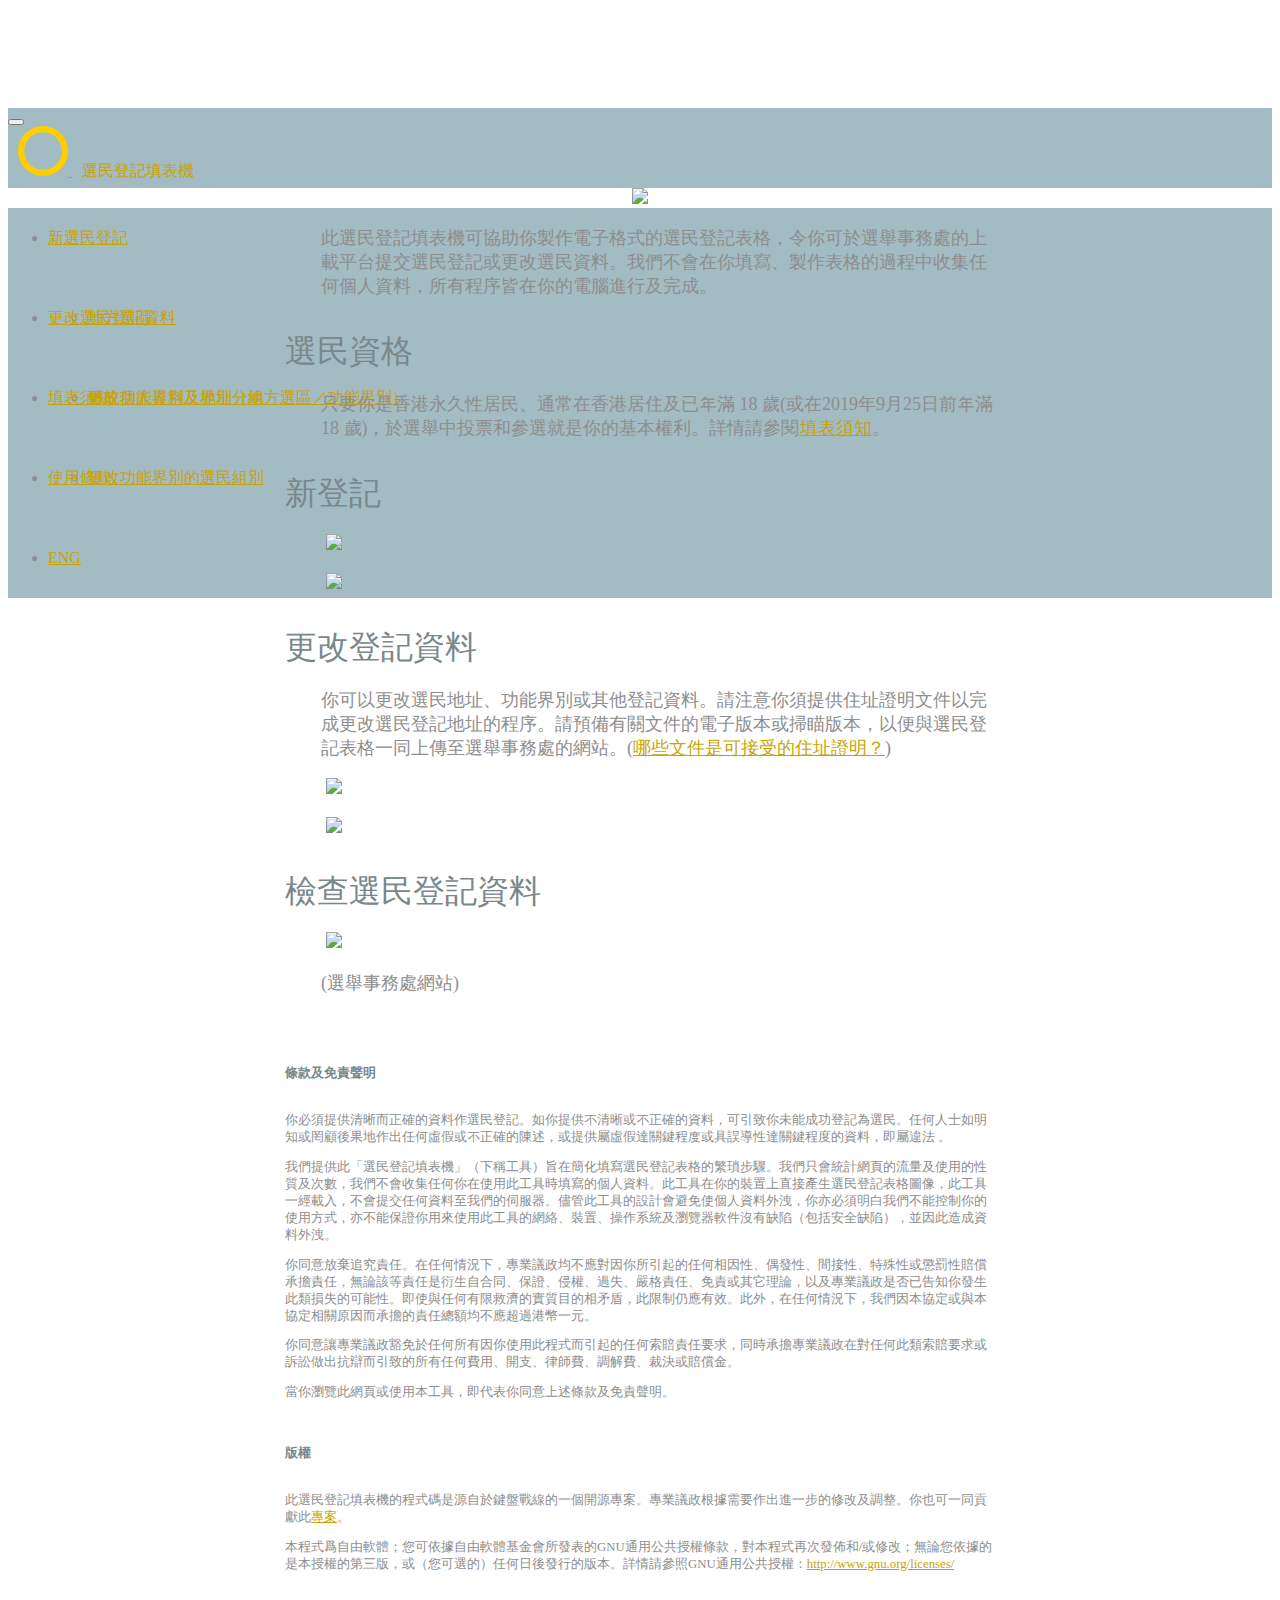
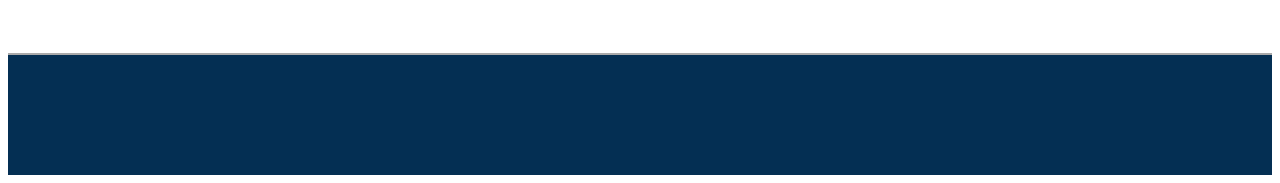
==== commit 7c5476c8: "UI fix" ====
--- a/index.html
+++ b/index.html
@@ -8,6 +8,7 @@
   <title>選民登記填表機</title>
   <meta name="viewport" content="width=device-width,minimum-scale=1,initial-scale=1">
   <meta name="description" content="香港選民登記填表機。只要你是香港永久性居民、通常在香港居住及已年滿 18 歲，參與選舉就是你的基本權利。 Hong Kong voter registration.">
+  <script src="jquery.min.js"></script>
   <style amp-boilerplate>body{-webkit-animation:-amp-start 8s steps(1,end) 0s 1 normal both;-moz-animation:-amp-start 8s steps(1,end) 0s 1 normal both;-ms-animation:-amp-start 8s steps(1,end) 0s 1 normal both;animation:-amp-start 8s steps(1,end) 0s 1 normal both}@-webkit-keyframes -amp-start{from{visibility:hidden}to{visibility:visible}}@-moz-keyframes -amp-start{from{visibility:hidden}to{visibility:visible}}@-ms-keyframes -amp-start{from{visibility:hidden}to{visibility:visible}}@-o-keyframes -amp-start{from{visibility:hidden}to{visibility:visible}}@keyframes -amp-start{from{visibility:hidden}to{visibility:visible}}</style><noscript><style amp-boilerplate>body{-webkit-animation:none;-moz-animation:none;-ms-animation:none;animation:none}</style></noscript>
   <style amp-custom>
     /* general */
@@ -101,7 +102,7 @@
         width: 100%;
       }
       .img-btn {
-        height: 30px;
+        height: 40px;
       }
     }
     @media all and (max-width: 450px) {
@@ -232,6 +233,7 @@
             </li>
             <li><a href="note.html">填表須知</a></li>
             <li><a href="terms.html">使用條款</a></li>
+            <li><a href="en-index.html">ENG</a></li>
           </ul><!-- /.navbar-right -->
         </div><!-- /.navbar-collapse -->
       </div><!-- /.container -->
@@ -303,5 +305,6 @@
   }
   </script>
 </amp-analytics>
+<script async src="bootstrap/js/bootstrap.min.js"></script>
 </body>
 </html>
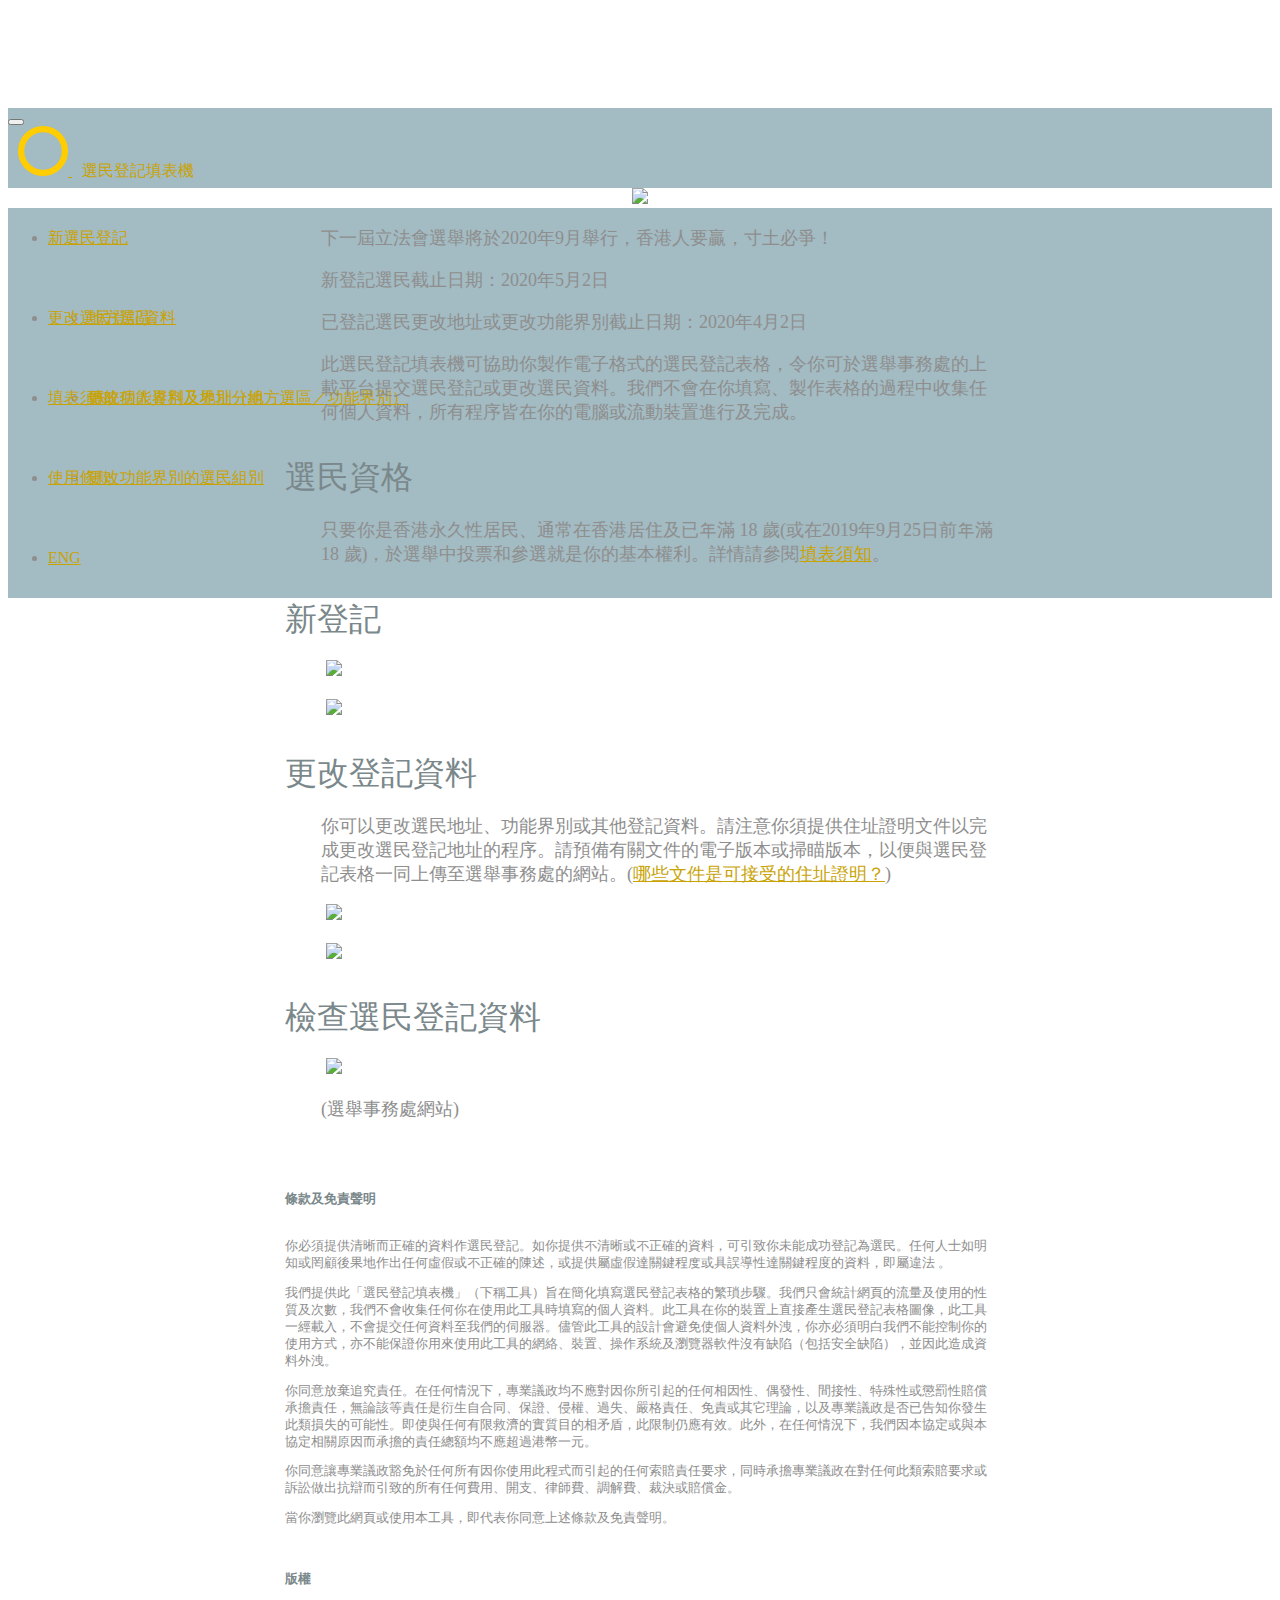
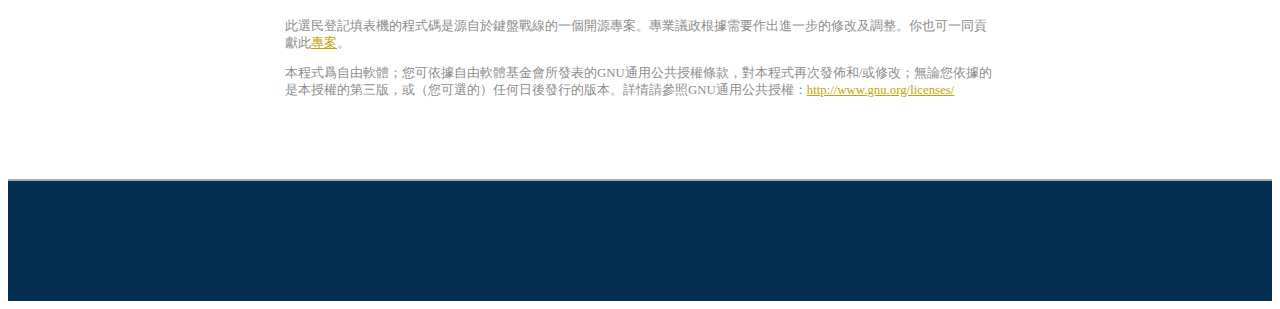
==== commit dbf5a34b: "Wordings update" ====
--- a/index.html
+++ b/index.html
@@ -245,8 +245,11 @@
 
   <main class="container" id="container-header">
     <div class="content-container">
+      <p>下一屆立法會選舉將於2020年9月舉行，香港人要贏，寸土必爭！</p>
+      <p>新登記選民截止日期：2020年5月2日</p>
+      <p>已登記選民更改地址或更改功能界別截止日期：2020年4月2日</p>
       <p>
-        此選民登記填表機可協助你製作電子格式的選民登記表格，令你可於選舉事務處的上載平台提交選民登記或更改選民資料。我們不會在你填寫、製作表格的過程中收集任何個人資料，所有程序皆在你的電腦進行及完成。
+        此選民登記填表機可協助你製作電子格式的選民登記表格，令你可於選舉事務處的上載平台提交選民登記或更改選民資料。我們不會在你填寫、製作表格的過程中收集任何個人資料，所有程序皆在你的電腦或流動裝置進行及完成。
       </p>
       <p class="title" id="register">選民資格</p>
       <p>
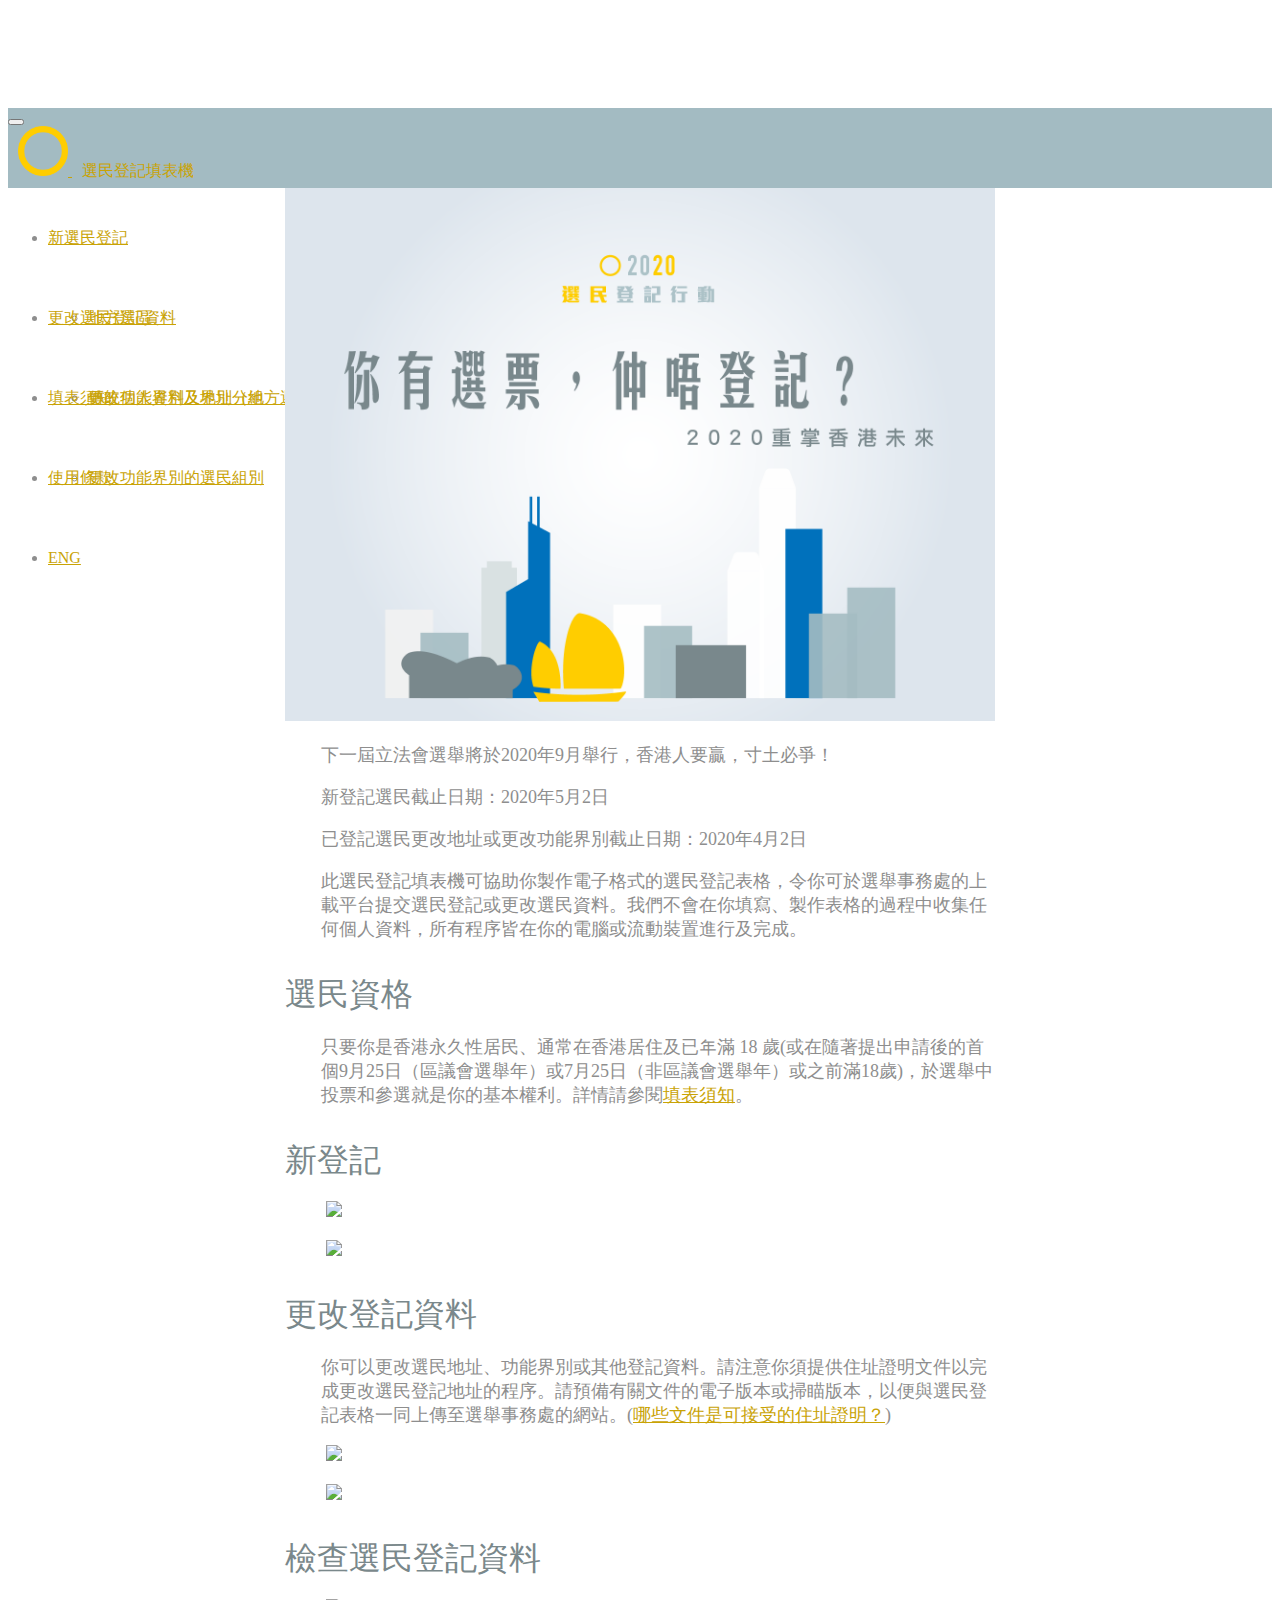
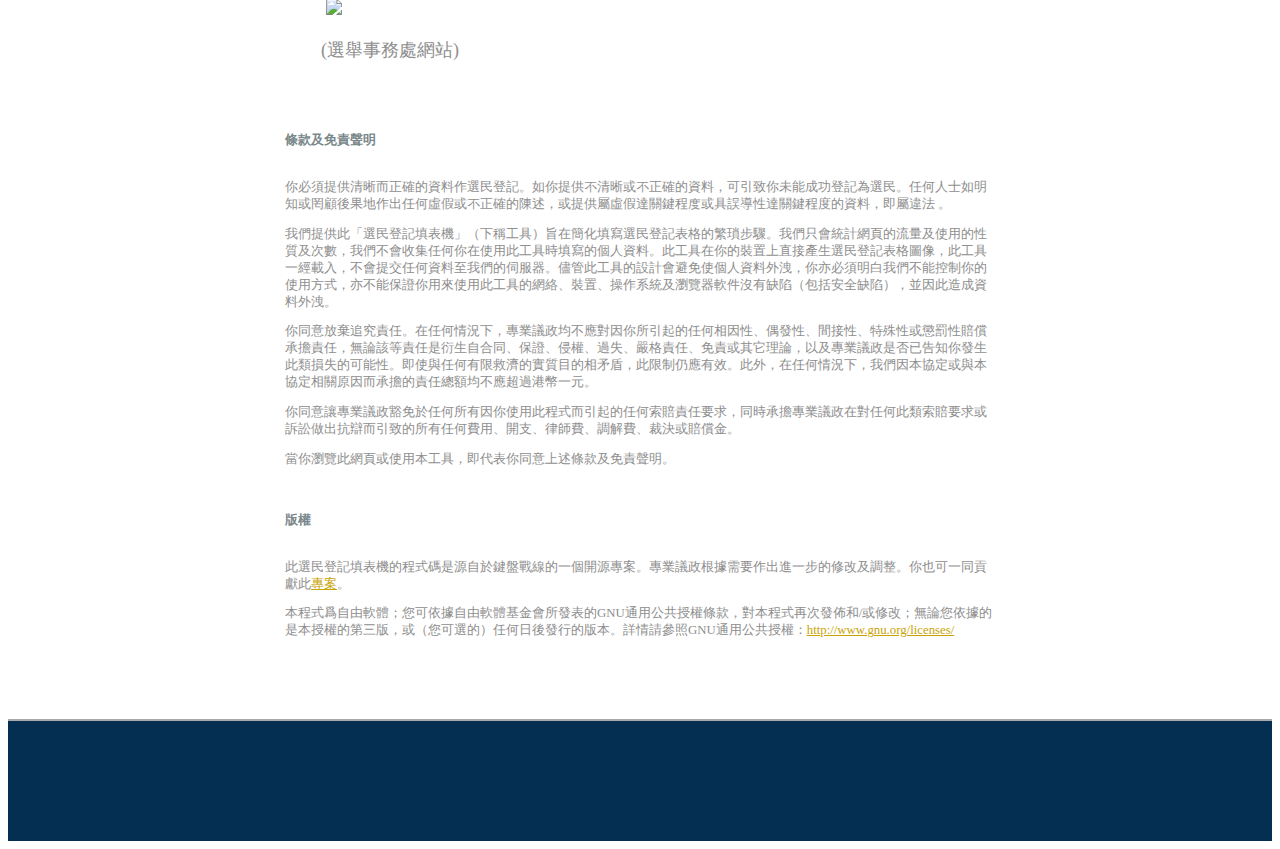
==== commit d72bc5da: "Merge pull request #5 from yulapshun/master" ====
--- a/index.html
+++ b/index.html
@@ -2,8 +2,6 @@
 <html amp lang="en">
 <head>
   <meta charset="utf-8">
-  <script async custom-element="amp-analytics"
-      src="https://cdn.ampproject.org/v0/amp-analytics-0.1.js"></script>
   <script async src="https://cdn.ampproject.org/v0.js"></script>
   <title>選民登記填表機</title>
   <meta name="viewport" content="width=device-width,minimum-scale=1,initial-scale=1">
@@ -253,7 +251,7 @@
       </p>
       <p class="title" id="register">選民資格</p>
       <p>
-        只要你是香港永久性居民、通常在香港居住及已年滿 18 歲(或在2019年9月25日前年滿 18 歲)，於選舉中投票和參選就是你的基本權利。詳情請參閱<a href="note.html" target="_blank">填表須知</a>。
+        只要你是香港永久性居民、通常在香港居住及已年滿 18 歲(或在隨著提出申請後的首個9月25日（區議會選舉年）或7月25日（非區議會選舉年）或之前滿18歲)，於選舉中投票和參選就是你的基本權利。詳情請參閱<a href="note.html" target="_blank">填表須知</a>。
       </p>
       <p class="title" id="register">新登記</p>
       <p><a id="register" href="app.html?type=new-district"><img class="img-btn" src="assets/btn-register-1.png" /></a></p>
@@ -285,29 +283,6 @@
 </section><!-- #register -->
 <footer>
 </footer>
-<amp-analytics type="googleanalytics" id="analytics">
-  <script type="application/json">
-  {
-    "vars": {
-      "account": "UA-72771086-1"
-    },
-    "triggers": {
-      "trackPageview": {
-        "on": "visible",
-        "request": "pageview"
-      },
-      "trackClickOnApplink" : {
-        "on": "click",
-        "selector": ".applink",
-        "request": "pageview",
-        "vars": {
-          "documentLocation": "https://kbfl-campaign.github.io/app.html"
-        }
-      }
-    }
-  }
-  </script>
-</amp-analytics>
 <script async src="bootstrap/js/bootstrap.min.js"></script>
 </body>
 </html>
